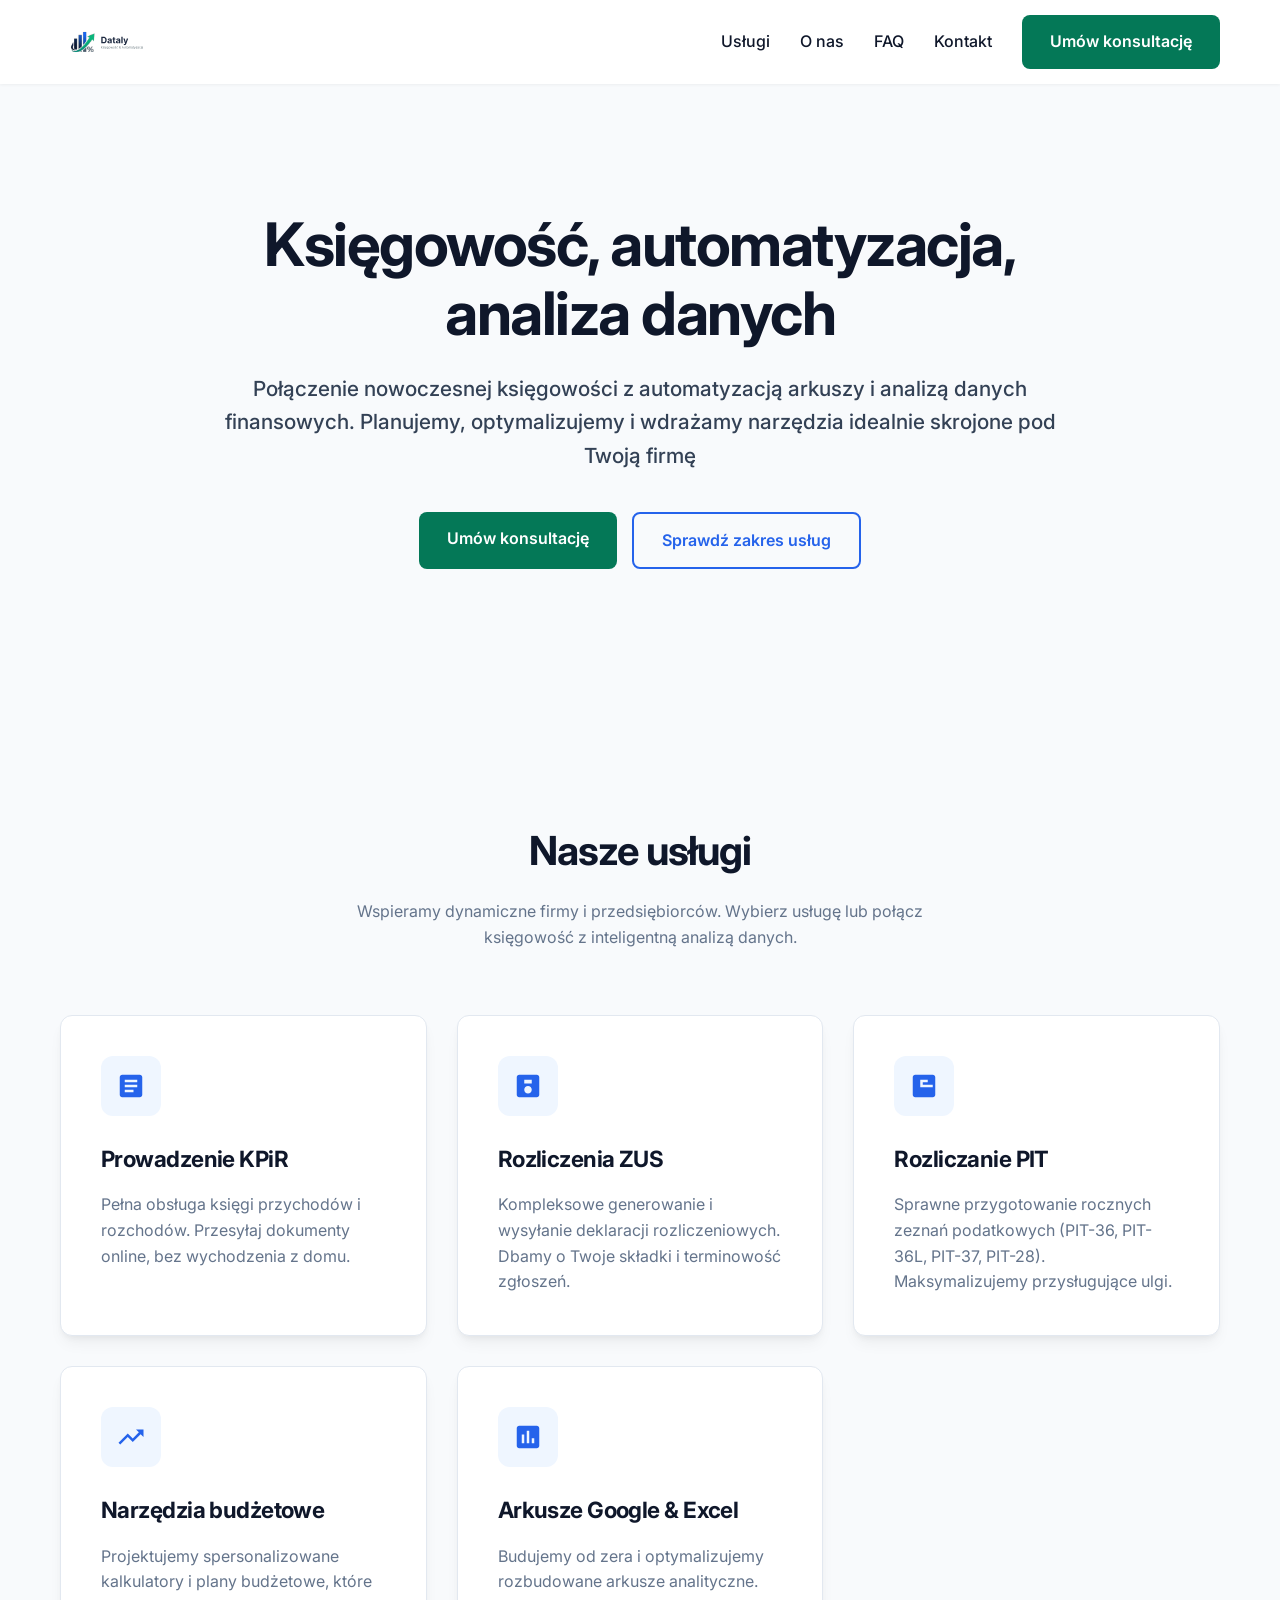
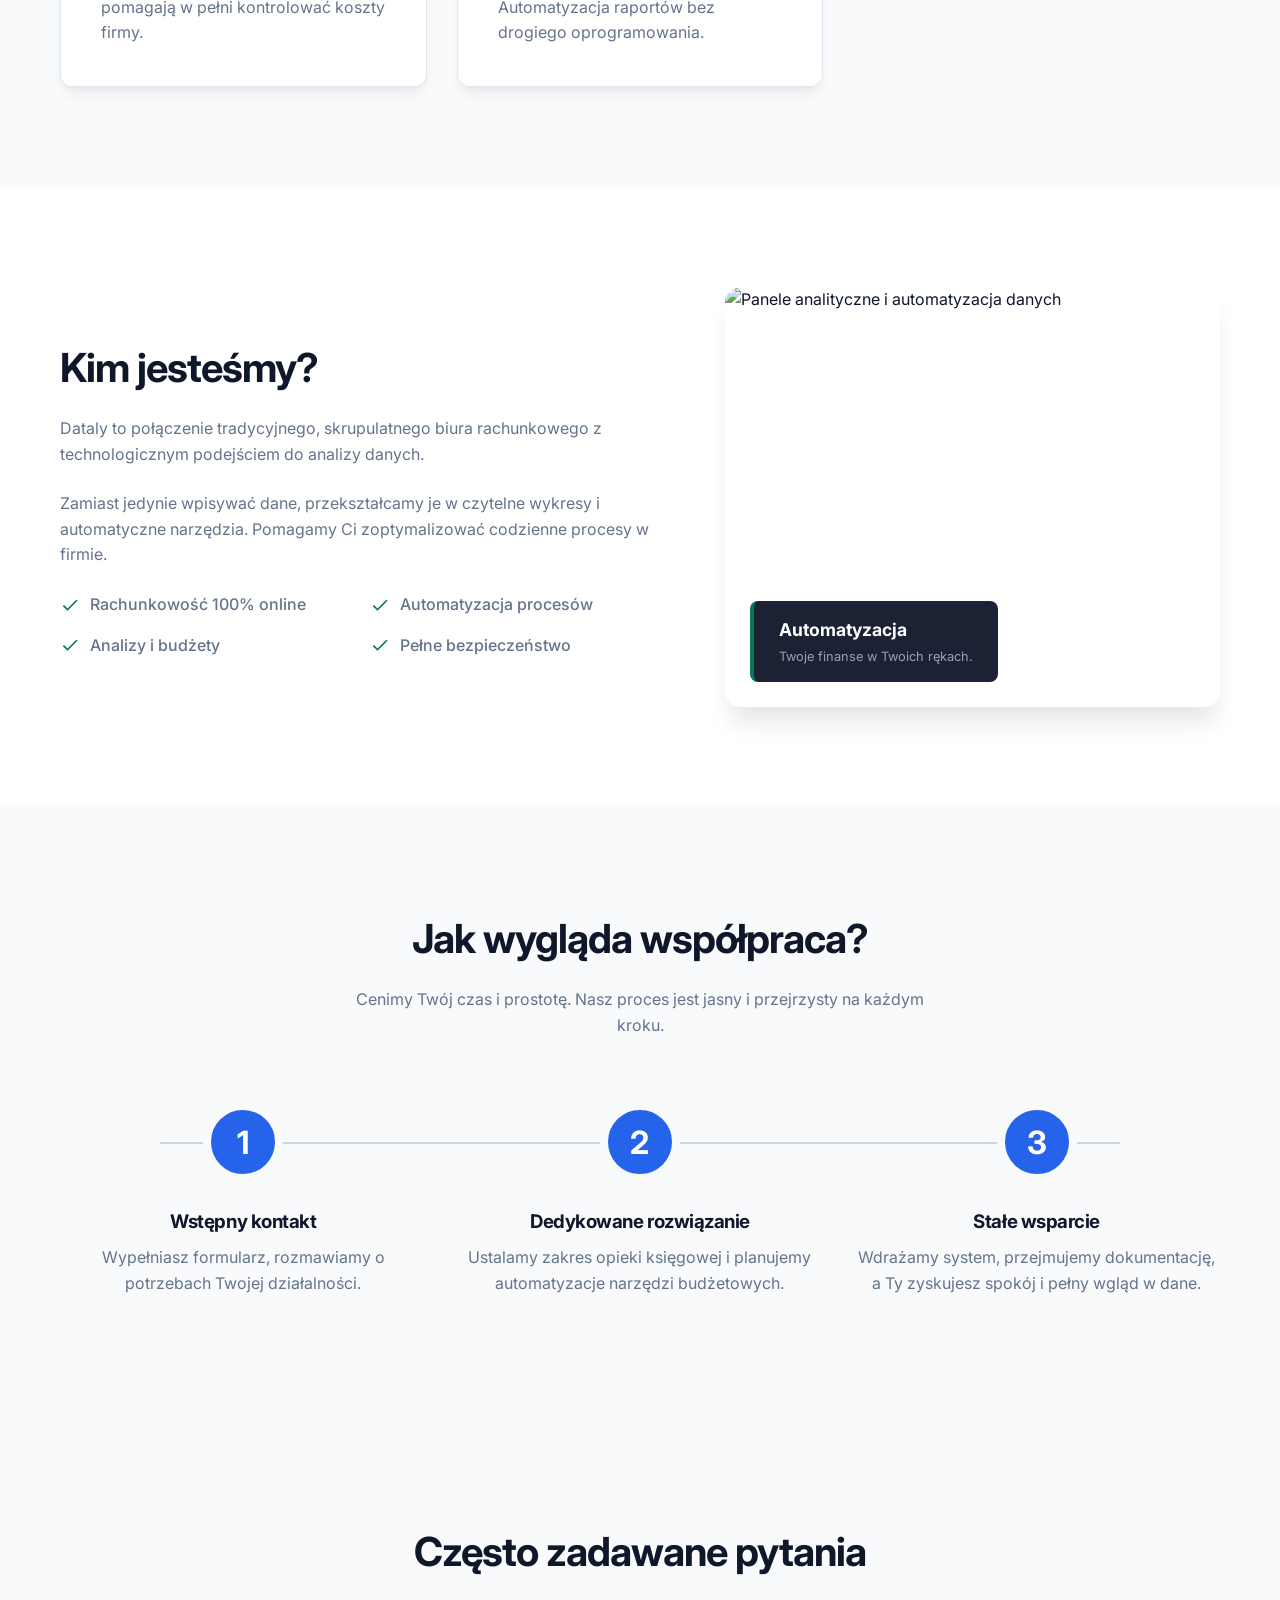
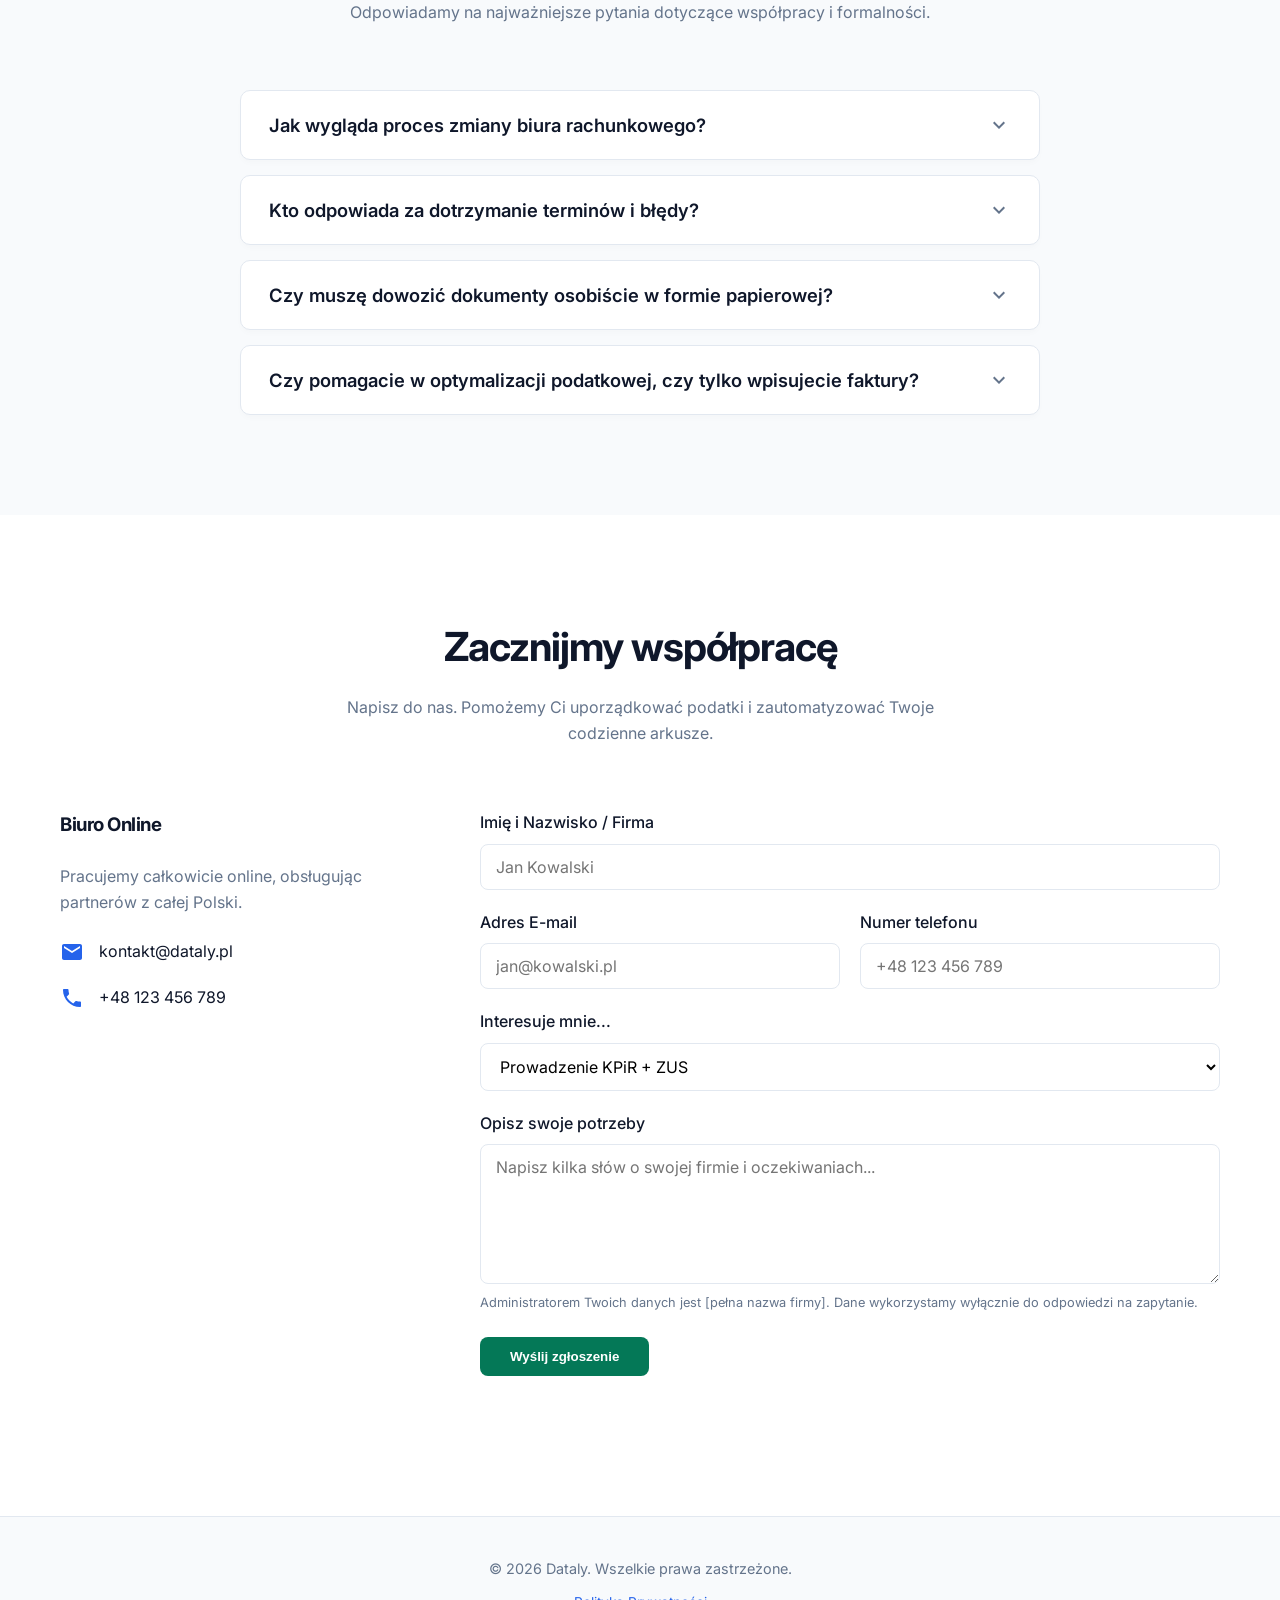
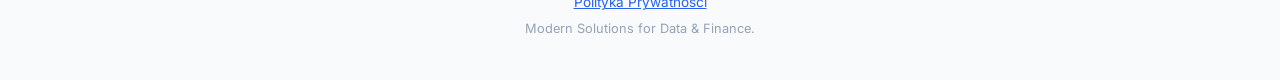
==== index.html @ 31f92fe1 "Update index.html" ====
<!DOCTYPE html>
<html lang="pl">
<head>
    <meta charset="UTF-8">
    <meta name="viewport" content="width=device-width, initial-scale=1.0">
    <title>Dataly - księgowość & automatyzacja</title>
    <meta name="description" content="Księgowość dla JDG i automatyzacje dla małych firm: KPiR, ZUS, PIT,
KSeF oraz raporty finansowe w Excelu i Google Sheets.">
<link rel="canonical" href="https://dataly.pl/">
    <!-- Nowoczesny Font z Google Fonts -->
    <link rel="preconnect" href="https://fonts.googleapis.com">
    <link rel="preconnect" href="https://fonts.gstatic.com" crossorigin>
    <link href="https://fonts.googleapis.com/css2?family=Inter:wght@400;500;600;700&display=swap" rel="stylesheet">
    
    <!-- Link do zewnętrznego pliku ze stylami CSS -->
    <link rel="stylesheet" href="style.css">
</head>
<body>

    <!-- 1. HEADER & NAWIGACJA -->
    <header>
        <div class="container">
            <div class="nav-wrapper">
                <a href="#" class="logo">
                    <img src="Logo firmy Dataly.svg" alt="Dataly Logo" class="logo-img">
                </a>
                
                <ul class="nav-menu" id="nav-menu">
                    <li><a href="#uslugi" class="nav-link">Usługi</a></li>
                    <li><a href="#onas" class="nav-link">O nas</a></li>
                    <li><a href="#faq" class="nav-link">FAQ</a></li>
                    <li><a href="#kontakt" class="nav-link">Kontakt</a></li>
                    <li><a href="#kontakt" class="btn btn-primary">Umów konsultację</a></li>
                </ul>

                <button class="menu-toggle" id="mobile-menu" type="button" aria-label="Otwórz menu" aria-controls="main-navigation" aria-expanded="false">
    <span></span>
    <span></span>
    <span></span>
</button>

            </div>
        </div>
    </header>

    <!-- 2. HERO SECTION -->
    <section class="hero">
        <div class="container">
            <div class="hero-content">
                <h1>Księgowość, automatyzacja, analiza danych</h1>
                <p>Połączenie nowoczesnej księgowości z automatyzacją arkuszy i analizą danych finansowych. Planujemy, optymalizujemy i wdrażamy narzędzia idealnie skrojone pod Twoją firmę</p>
                <div class="hero-btns">
                    <a href="#kontakt" class="btn btn-primary">Umów konsultację</a>
                    <a href="#uslugi" class="btn btn-secondary">Sprawdź zakres usług</a>
                </div>
            </div>
        </div>
    </section>

    <!-- 3. USŁUGI -->
    <section id="uslugi" class="services">
        <div class="container">
            <h2 class="section-title">Nasze usługi</h2>
            <p class="section-subtitle">Wspieramy dynamiczne firmy i przedsiębiorców. Wybierz usługę lub połącz księgowość z inteligentną analizą danych.</p>
            
            <div class="services-grid">
                <div class="service-card">
                    <div class="service-icon">
                        <svg viewBox="0 0 24 24"><path d="M19 3H5c-1.1 0-2 .9-2 2v14c0 1.1.9 2 2 2h14c1.1 0 2-.9 2-2V5c0-1.1-.9-2-2-2zm-5 14H7v-2h7v2zm3-4H7v-2h10v2zm0-4H7V7h10v2z"/></svg>
                    </div>
                    <h3>Prowadzenie KPiR</h3>
                    <p>Pełna obsługa księgi przychodów i rozchodów. Przesyłaj dokumenty online, bez wychodzenia z domu.</p>
                </div>
                
                <div class="service-card">
                    <div class="service-icon">
                        <svg viewBox="0 0 24 24"><path d="M19 3H5c-1.1 0-2 .9-2 2v14c0 1.1.9 2 2 2h14c1.1 0 2-.9 2-2V5c0-1.1-.9-2-2-2zm-7 15c-1.66 0-3-1.34-3-3s1.34-3 3-3 3 1.34 3 3-1.34 3-3 3zm3-8H9V7h6v3z"/></svg>
                    </div>
                    <h3>Rozliczenia ZUS</h3>
                    <p>Kompleksowe generowanie i wysyłanie deklaracji rozliczeniowych. Dbamy o Twoje składki i terminowość zgłoszeń.</p>
                </div>

                <div class="service-card">
                    <div class="service-icon">
                        <svg viewBox="0 0 24 24"><path d="M19 3H5c-1.1 0-2 .9-2 2v14c0 1.1.9 2 2 2h14c1.1 0 2-.9 2-2V5c0-1.1-.9-2-2-2zm-4 6h-4v2h4v2-4v2h4v2H9V7h6v2z"/></svg>
                    </div>
                    <h3>Rozliczanie PIT</h3>
                    <p>Sprawne przygotowanie rocznych zeznań podatkowych (PIT-36, PIT-36L, PIT-37, PIT-28). Maksymalizujemy przysługujące ulgi.</p>
                </div>

                <div class="service-card">
                    <div class="service-icon">
                        <svg viewBox="0 0 24 24"><path d="M16 6l2.29 2.29-4.88 4.88-4-4L2 16.59 3.41 18l6-6 4 4 6.3-6.29L22 12V6h-6z"/></svg>
                    </div>
                    <h3>Narzędzia budżetowe</h3>
                    <p>Projektujemy spersonalizowane kalkulatory i plany budżetowe, które pomagają w pełni kontrolować koszty firmy.</p>
                </div>

                <div class="service-card">
                    <div class="service-icon">
                        <svg viewBox="0 0 24 24"><path d="M19 3H5c-1.1 0-2 .9-2 2v14c0 1.1.9 2 2 2h14c1.1 0 2-.9 2-2V5c0-1.1-.9-2-2-2zM9 17H7v-7h2v7zm4 0h-2V7h2v10zm4 0h-2v-4h2v4z"/></svg>
                    </div>
                    <h3>Arkusze Google & Excel</h3>
                    <p>Budujemy od zera i optymalizujemy rozbudowane arkusze analityczne. Automatyzacja raportów bez drogiego oprogramowania.</p>
                </div>
            </div>
        </div>
    </section>

    <!-- 4. O NAS -->
    <section id="onas" class="about">
        <div class="container">
            <div class="about-wrapper">
                <div class="about-text">
                    <h2 class="section-title" style="text-align: left; margin-left: 0;">Kim jesteśmy?</h2>
                    <p>Dataly to połączenie tradycyjnego, skrupulatnego biura rachunkowego z technologicznym podejściem do analizy danych.</p>
                    <p>Zamiast jedynie wpisywać dane, przekształcamy je w czytelne wykresy i automatyczne narzędzia. Pomagamy Ci zoptymalizować codzienne procesy w firmie.</p>
                    
                    <ul class="about-list">
                        <li>
                            <svg class="check-icon" viewBox="0 0 24 24"><path d="M9 16.17L4.83 12l-1.42 1.41L9 19 21 7l-1.41-1.41z"/></svg>
                            Rachunkowość 100% online
                        </li>
                        <li>
                            <svg class="check-icon" viewBox="0 0 24 24"><path d="M9 16.17L4.83 12l-1.42 1.41L9 19 21 7l-1.41-1.41z"/></svg>
                            Automatyzacja procesów
                        </li>
                        <li>
                            <svg class="check-icon" viewBox="0 0 24 24"><path d="M9 16.17L4.83 12l-1.42 1.41L9 19 21 7l-1.41-1.41z"/></svg>
                            Analizy i budżety
                        </li>
                        <li>
                            <svg class="check-icon" viewBox="0 0 24 24"><path d="M9 16.17L4.83 12l-1.42 1.41L9 19 21 7l-1.41-1.41z"/></svg>
                            Pełne bezpieczeństwo
                        </li>
                    </ul>
                </div>
                
                <div class="about-image-container">
                    <img src="https://images.unsplash.com/photo-1551288049-bebda4e38f71?auto=format&fit=crop&w=800&q=80&format=webp" alt="Panele analityczne i automatyzacja danych" class="about-img" loading="lazy">
                    <div class="about-badge">
                        <h4>Automatyzacja</h4>
                        <p>Twoje finanse w Twoich rękach.</p>
                    </div>
                </div>
            </div>
        </div>
    </section>

    <!-- 5. JAK WYGLĄDA WSPÓŁPRACA -->
    <section class="process">
        <div class="container">
            <h2 class="section-title">Jak wygląda współpraca?</h2>
            <p class="section-subtitle">Cenimy Twój czas i prostotę. Nasz proces jest jasny i przejrzysty na każdym kroku.</p>
            
            <div class="process-steps">
                <div class="step-card">
                    <div class="step-number">1</div>
                    <h3>Wstępny kontakt</h3>
                    <p>Wypełniasz formularz, rozmawiamy o potrzebach Twojej działalności.</p>
                </div>
                
                <div class="step-card">
                    <div class="step-number">2</div>
                    <h3>Dedykowane rozwiązanie</h3>
                    <p>Ustalamy zakres opieki księgowej i planujemy automatyzacje narzędzi budżetowych.</p>
                </div>

                <div class="step-card">
                    <div class="step-number">3</div>
                    <h3>Stałe wsparcie</h3>
                    <p>Wdrażamy system, przejmujemy dokumentację, a Ty zyskujesz spokój i pełny wgląd w dane.</p>
                </div>
            </div>
        </div>
    </section>

    <!-- 6. FAQ -->
    <section id="faq" class="faq">
        <div class="container">
            <h2 class="section-title">Często zadawane pytania</h2>
            <p class="section-subtitle">Odpowiadamy na najważniejsze pytania dotyczące współpracy i formalności.</p>
            
            <div class="faq-wrapper">
                <div class="faq-item">
                    <button class="faq-question">
                        <span>Jak wygląda proces zmiany biura rachunkowego?</span>
                        <svg class="faq-icon" viewBox="0 0 24 24"><path d="M16.59 8.59L12 13.17 7.41 8.59 6 10l6 6 6-6z"/></svg>
                    </button>
                    <div class="faq-answer">
                        <div class="faq-answer-content">
                            <p>To bardzo proste i nie wymaga od Ciebie wysiłku. Wszystkie formalności możemy załatwić w Twoim imieniu. Wypowiadasz umowę dotychczasowemu biuru, a my odbieramy dokumentację historyczną i wprowadzamy dane bilansu otwarcia do naszego systemu chmurowego.</p>
                        </div>
                    </div>
                </div>

                <div class="faq-item">
                    <button class="faq-question">
                        <span>Kto odpowiada za dotrzymanie terminów i błędy?</span>
                        <svg class="faq-icon" viewBox="0 0 24 24"><path d="M16.59 8.59L12 13.17 7.41 8.59 6 10l6 6 6-6z"/></svg>
                    </button>
                    <div class="faq-answer">
                        <div class="faq-answer-content">
                            <p>Jako licencjonowane biuro przejmujemy pełną odpowiedzialność za terminowość i poprawność Twoich rozliczeń przed US oraz ZUS. Posiadamy również wysokie ubezpieczenie OC, które w 100% chroni Twój biznes przed ewentualnymi konsekwencjami finansowymi pomyłek urzędowych.</p>
                        </div>
                    </div>
                </div>

                <div class="faq-item">
                    <button class="faq-question">
                        <span>Czy muszę dowozić dokumenty osobiście w formie papierowej?</span>
                        <svg class="faq-icon" viewBox="0 0 24 24"><path d="M16.59 8.59L12 13.17 7.41 8.59 6 10l6 6 6-6z"/></svg>
                    </button>
                    <div class="faq-answer">
                        <div class="faq-answer-content">
                            <p>Nie, działamy w 100% online. Wszystkie faktury, rachunki i potwierdzenia przesyłasz za pomocą dedykowanego panelu klienta, e-maila lub aplikacji na telefon (wystarczy zrobić zdjęcie dokumentu). Oszczędzasz czas i paliwo.</p>
                        </div>
                    </div>
                </div>

                <div class="faq-item">
                    <button class="faq-question">
                        <span>Czy pomagacie w optymalizacji podatkowej, czy tylko wpisujecie faktury?</span>
                        <svg class="faq-icon" viewBox="0 0 24 24"><path d="M16.59 8.59L12 13.17 7.41 8.59 6 10l6 6 6-6z"/></svg>
                    </button>
                    <div class="faq-answer">
                        <div class="faq-answer-content">
                            <p>Nie jesteśmy zwykłą "klepalnią" faktur. Analizujemy Twoje przychody i koszty cyklicznie. Jeśli widzimy przestrzeń do przejścia na korzystniejszą formę opodatkowania (np. ryczałt zamiast liniowego) lub wdrożenia ulg, natychmiast Cię o tym informujemy.</p>
                        </div>
                    </div>
                </div>
            </div>
        </div>
    </section>

    <!-- 7. KONTAKT -->
    <section id="kontakt" class="contact">
        <div class="container">
            <h2 class="section-title">Zacznijmy współpracę</h2>
            <p class="section-subtitle">Napisz do nas. Pomożemy Ci uporządkować podatki i zautomatyzować Twoje codzienne arkusze.</p>
            
            <div class="contact-wrapper">
                <div class="contact-info">
                    <h3>Biuro Online</h3>
                    <p>Pracujemy całkowicie online, obsługując partnerów z całej Polski.</p>
                    
                    <div class="info-item">
                        <svg viewBox="0 0 24 24"><path d="M20 4H4c-1.1 0-1.99.9-1.99 2L2 18c0 1.1.9 2 2 2h16c1.1 0 2-.9 2-2V6c0-1.1-.9-2-2-2zm0 4l-8 5-8-5V6l8 5 8-5v2z"/></svg>
                        <span>kontakt@dataly.pl</span>
                    </div>
                    <div class="info-item">
                        <svg viewBox="0 0 24 24"><path d="M6.62 10.79c1.44 2.83 3.76 5.14 6.59 6.59l2.2-2.2c.27-.27.67-.36 1.02-.24 1.12.37 2.33.57 3.57.57.55 0 1 .45 1 1V20c0 .55-.45 1-1 1-9.39 0-17-7.61-17-17 0-.55.45-1 1-1h3.5c.55 0 1 .45 1 1 0 1.25.2 2.45.57 3.57.11.35.03.74-.25 1.02l-2.2 2.2z"/></svg>
                        <span>+48 123 456 789</span>
                    </div>
                </div>
                
                <form class="contact-form" id="dalyContactForm" action="https://formspree.io/f/mgogklpr" method="POST" novalidate>
    <input type="text" name="_gotcha" style="display:none">

    <!-- Kontener na podsumowanie błędów walidacji -->
    <div id="errorSummary" class="error-summary form-group-full" style="display: none;" role="alert" tabindex="-1">
        <h4>Popraw następujące błędy przed wysłaniem:</h4>
        <ul id="errorSummaryList"></ul>
    </div>

    <div class="form-group form-group-full">
        <label for="name">Imię i Nazwisko / Firma</label>
        <input 
            type="text" 
            id="name" 
            name="name" 
            placeholder="Jan Kowalski" 
            autocomplete="name"
            required 
            minlength="3"
        >
    </div>
    
    <div class="form-row">
        <div class="form-group">
            <label for="email">Adres E-mail</label>
            <input 
                type="email" 
                id="email" 
                name="email" 
                placeholder="jan@kowalski.pl" 
                autocomplete="email"
                inputmode="email"
                required
            >
        </div>
        
        <div class="form-group">
            <label for="phone">Numer telefonu</label>
            <input 
                type="tel" 
                id="phone" 
                name="phone" 
                placeholder="+48 123 456 789" 
                autocomplete="tel"
                inputmode="tel"
                required
            >
        </div>
    </div>
    
    <div class="form-group form-group-full">
        <label for="service">Interesuje mnie...</label>
        <select id="service" name="service">
            <option value="kpir">Prowadzenie KPiR + ZUS</option>
            <option value="pit">Rozliczenie PIT</option>
            <option value="data">Narzędzia budżetowe</option>
            <option value="all">Optymalizacja arkuszy</option>
        </select>
    </div>
    
    <div class="form-group form-group-full message-group">
        <label for="message">Opisz swoje potrzeby</label>
        <textarea 
            id="message" 
            name="message" 
            placeholder="Napisz kilka słów o swojej firmie i oczekiwaniach..." 
            required 
            minlength="10"
        ></textarea>
    </div>
    
    <p class="form-privacy-notice form-group-full">
        Administratorem Twoich danych jest [pełna nazwa firmy]. Dane wykorzystamy wyłącznie do odpowiedzi na zapytanie.
    </p>

    <!-- Przycisk wysyłania zgłoszenia -->
    <button type="submit" class="btn btn-primary" id="submitBtn">
        <span class="btn-text">Wyślij zgłoszenie</span>
        <span class="btn-spinner" style="display: none;">Wysyłanie...</span>
    </button>
    
    <!-- KOMUNIKATY STATUSU SERWERA -->
    <div class="form-status-container form-group-full">
        <div class="status-msg success-msg" id="successMessage">
            <strong>Dziękujemy!</strong> Otrzymaliśmy Twoją wiadomość. Odpowiemy w ciągu 1 dnia roboczego.
        </div>
        <div class="status-msg error-container-msg" id="generalErrorMessage">
            Coś poszło nie tak. Upewnij się, że masz połączenie z internetem i spróbuj ponownie.
        </div>
    </div>
</form>
            </div>
        </div>
    </section>

    <!-- 8. FOOTER -->
    <footer>
        <div class="container">
            <p>&copy; 2026 Dataly. Wszelkie prawa zastrzeżone.</p>
            <p style="margin-top: 10px;">
                <a href="#" id="privacy-trigger" style="font-size: 0.85rem; color: var(--color-brand); text-decoration: underline;">Polityka Prywatności</a>
            </p>
            <p style="font-size: 0.8rem; margin-top: 5px; color: #94a3b8;">Modern Solutions for Data & Finance.</p>
        </div>
    </footer>

    <!-- STAŁY PRZYCISK MOBILNY (STICKY CTA) -->
    <a href="#kontakt" class="mobile-sticky-cta hidden" id="mobileStickyCta">
    Umów konsultację
    </a>
    
    <!-- MODAL POLITYKI PRYWATNOŚCI -->
    <div class="modal" id="privacy-modal">
        <div class="modal-content">
            <div class="modal-header">
                <h2>Polityka Prywatności</h2>
                <button class="modal-close" id="privacy-close" title="Zamknij">&times;</button>
            </div>
            <div class="modal-body">
                <h3>1. Kto jest administratorem Twoich danych?</h3>
                <p>Administratorem, czyli podmiotem decydującym o tym, jak będą wykorzystywane Twoje dane osobowe, jest: <strong>[Wpisz pełną nazwę firmy, np. Dataly Jan Kowalski]</strong> z siedzibą w [Wpisz adres firmy], NIP: [Wpisz NIP], REGON: [Wpisz REGON].</p>
                <p>W sprawach związanych z ochroną danych możesz się ze mną skontaktować pod adresem e-mail: <strong>[Wpisz swój e-mail, np. kontakt@dataly.pl]</strong>.</p>

                <h3>2. Jakie dane zbieram i skąd je mam?</h3>
                <p>Przetwarzam dane, które podajesz mi dobrowolnie podczas korzystania z formularza kontaktowego na stronie internetowej lub podczas kontaktu mailowego i telefonicznego. Są to:</p>
                <ul>
                    <li>Imię i nazwisko lub nazwa firmy,</li>
                    <li>Adres e-mail,</li>
                    <li>Numer telefonu.</li>
                </ul>

                <h3>3. W jakim celu i na jakiej podstawie przetwarzam Twoje dane?</h3>
                <p>Twoje dane są mi potrzebne do:</p>
                <ul>
                    <li>Odpowiedzi na Twoje zapytanie przesłane przez formularz lub e-mail (podstawa prawna: mój prawnie uzasadniony interes, czyli obsługa korespondencji z potencjalnymi klientami),</li>
                    <li>Podjęcia działań przed zawarciem umowy – jeśli pytasz o ofertę i cennik moich usług księgowych (podstawa prawna: dążenie do zawarcia umowy na Twoje żądanie).</li>
                </ul>

                <h3>4. Kto ma dostęp do Twoich danych? (Powierzenie danych)</h3>
                <p>Twoje dane są u mnie bezpieczne. Aby jednak moje biuro mogło sprawnie działać, korzystam z pomocy zewnętrznych dostawców usług. Oznacza to, że Twoje dane mogą być przekazywane (na zasadzie tzw. powierzenia przetwarzania danych, czyli bezpiecznej, legalnej współpracy):</p>
                <ul>
                    <li>Dostawcy usług hostingowych (który utrzymuje moją stronę internetową i pocztę e-mail),</li>
                    <li>Dostawcom programów księgowych w chmurze (w których w bezpieczny sposób prowadzę rozliczenia).</li>
                </ul>
                <p>Wszyscy moi partnerzy gwarantują odpowiedni poziom bezpieczeństwa i ochrony danych.</p>

                <h3>5. Jak długo będę przechowywać Twoje dane?</h3>
                <p>Twoje dane będę przechowywać przez okres niezbędny do obsługi Twojego zapytania lub do momentu, w którym zgłosisz sprzeciw wobec ich przetwarzania. Jeśli nasza rozmowa doprowadzi do podpisania umowy o obsługę księgową, Twoje dane będą przetwarzane dalej na zasadach określonych w tej umowie i zgodnie z przepisami prawa (np. podatkowego).</p>

                <h3>6. Jakie masz prawa?</h3>
                <p>RODO daje Ci pełną kontrolę nad Twoimi danymi. Masz prawo do:</p>
                <ul>
                    <li>Wglądu w swoje dane oraz otrzymania ich kopii,</li>
                    <li>Poprawienia (sprostowania) swoich danych,</li>
                    <li>Usunięcia danych (tzw. "prawo do bycia zapomnianym" – jeśli nie ma innej podstawy prawnej do ich trzymania),</li>
                    <li>Ograniczenia ich przetwarzania,</li>
                    <li>Sprzeciwu wobec przetwarzania danych (jeśli przetwarzam je na podstawie mojego uzasadnionego interesu).</li>
                </ul>
                <p>Masz również prawo wnieść skargę do Prezesa Urzędu Ochrony Danych Osobowych (UODO), jeśli uznasz, że przetwarzam Twoje dane niezgodnie z prawem.</p>

                <h3>7. Pliki "cookies" (Ciasteczka)</h3>
                <p>Moja strona internetowa korzysta z plików cookies. Są to małe pliki tekstowe zapisywane na Twoim urządzeniu. Używam ich wyłącznie w celach technicznych – aby strona działała poprawnie, szybko się ładowała i była bezpieczna. Strona nie korzysta z zaawansowanych plików cookies służących do śledzenia Twoich zachowań czy wyświetlania reklam marketingowych. Możesz w każdej chwili zablokować lub usunąć pliki cookies w ustawieniach swojej przeglądarki internetowej.</p>
            </div>
        </div>
    </div>

    <!-- Link do zewnętrznego pliku JavaScript -->
    <script src="script.js"></script>
</body>
</html>
---- style.css ----
/**
 * Dataly - Księgowość & Automatyzacja
 * Kompletny i zoptymalizowany arkusz stylów CSS
 */

/* 1. Definicje Kolorów (System 60-30-10) */
:root {
    --bg-main: #F8FAFC;       /* 60% Tło główne */
    --bg-card: #FFFFFF;       /* Tło kart/sekcji */
    --text-main: #0F172A;     /* 30% Tekst i Struktura */
    --text-muted: #64748B;    /* Słabszy tekst */
    --color-brand: #2563EB;   /* Kolor Marki (Electric Blue) */
    --color-accent: #047857;  /* 10% Akcent CTA (Emerald Green) */
    --color-accent-hover: #059669; 
    
    --font-family: 'Inter', sans-serif;
    --shadow-md: 0 10px 15px -3px rgba(0, 0, 0, 0.05), 0 4px 6px -2px rgba(0, 0, 0, 0.05);
    --transition: all 0.3s cubic-bezier(0.4, 0, 0.2, 1);
}

/* 2. Style Globalne - Reset i Typografia */
* {
    margin: 0;
    padding: 0;
    box-sizing: border-box;
}

html {
    scroll-behavior: smooth;
    font-size: 16px;
}

body {
    font-family: var(--font-family);
    background-color: var(--bg-main);
    color: var(--text-main);
    line-height: 1.6;
    overflow-x: hidden;
}

h1, h2, h3 {
    font-weight: 700;
    letter-spacing: -0.025em;
    margin-bottom: 0.5rem;
}

p {
    color: var(--text-muted);
    margin-bottom: 1.5rem;
}

a {
    text-decoration: none;
    color: inherit;
    transition: var(--transition);
}

ul {
    list-style: none;
}

/* 3. Komponenty wspólne */
.container {
    width: 100%;
    max-width: 1200px;
    margin: 0 auto;
    padding: 0 20px;
}

.btn {
    display: inline-block;
    padding: 14px 28px;
    border-radius: 8px;
    font-weight: 600;
    text-align: center;
    cursor: pointer;
    border: none;
    transition: var(--transition);
}

.btn-primary {
    background-color: var(--color-accent);
    color: white;
}

.btn-primary:hover {
    background-color: var(--color-accent-hover);
    transform: translateY(-2px);
    box-shadow: 0 10px 15px -3px rgba(16, 185, 129, 0.3);
}

.btn-secondary {
    background-color: transparent;
    border: 2px solid var(--color-brand);
    color: var(--color-brand);
}

.btn-secondary:hover {
    background-color: rgba(37, 99, 235, 0.05);
    transform: translateY(-2px);
}

.section-title {
    text-align: center;
    font-size: 2.5rem;
    margin-bottom: 1rem;
}

.section-subtitle {
    text-align: center;
    max-width: 600px;
    margin: 0 auto 4rem auto;
}

svg {
    width: 100%;
    height: 100%;
    fill: currentColor;
}

/* 4. Header & Nawigacja */
header {
    background-color: var(--bg-card);
    padding: 15px 0;
    position: fixed;
    width: 100%;
    top: 0;
    z-index: 1000;
    box-shadow: 0 1px 3px rgba(0,0,0,0.05);
}

.nav-wrapper {
    display: flex;
    justify-content: space-between;
    align-items: center;
}

.logo-img {
    height: 46px;
    width: auto;
    display: block;
}

.nav-menu {
    display: flex;
    gap: 30px;
    align-items: center;
}

.nav-link {
    font-weight: 500;
    color: var(--text-main);
}

.nav-link:hover {
    color: var(--color-brand);
}

.menu-toggle {
    display: none;
    flex-direction: column;
    gap: 5px;
    cursor: pointer;
}

.menu-toggle span {
    display: block;
    width: 25px;
    height: 3px;
    background-color: var(--text-main);
    border-radius: 3px;
}

/* 5. Hero Section */
.hero {
    position: relative;
    padding: 210px 0 150px 0;
    background-image: url('https://images.unsplash.com/photo-1460925895917-afdab827c52f?auto=format&fit=crop&w=1920&q=80&format=webp');
    background-size: cover;
    background-position: center;
    background-repeat: no-repeat;
    text-align: center;
}

.hero::before {
    content: '';
    position: absolute;
    top: 0;
    left: 0;
    right: 0;
    bottom: 0;
    background: linear-gradient(135deg, rgba(248, 250, 252, 0.85) 0%, rgba(248, 250, 252, 0.75) 100%);
    z-index: 1;
}

.hero .container {
    position: relative;
    z-index: 2;
}

.hero-content {
    max-width: 850px;
    margin: 0 auto;
}

.hero h1 {
    font-size: 3.75rem;
    line-height: 1.15;
    margin-bottom: 1.5rem;
    color: var(--text-main);
    text-shadow: 0 1px 2px rgba(255, 255, 255, 0.8);
}

.hero h1 span {
    color: var(--color-brand);
}

.hero p {
    font-size: 1.3rem;
    margin-bottom: 2.5rem;
    color: #334155;
    font-weight: 500;
}

.hero-btns {
    display: flex;
    gap: 15px;
    justify-content: center;
}

/* 6. Usługi - Siatka kart */
.services {
    padding: 100px 0;
}

.services-grid {
    display: grid;
    grid-template-columns: repeat(auto-fit, minmax(300px, 1fr));
    gap: 30px;
}

.service-card {
    background-color: var(--bg-card);
    padding: 40px;
    border-radius: 12px;
    box-shadow: var(--shadow-md);
    border: 1px solid #e2e8f0;
    transition: var(--transition);
    display: flex;
    flex-direction: column;
}

.service-card:hover {
    transform: translateY(-5px);
    border-color: var(--color-brand);
    box-shadow: 0 20px 25px -5px rgba(0, 0, 0, 0.08);
}

.service-icon {
    color: var(--color-brand);
    background-color: #eff6ff;
    width: 60px;
    height: 60px;
    display: flex;
    align-items: center;
    justify-content: center;
    border-radius: 12px;
    margin-bottom: 25px;
    padding: 15px;
}

.service-card h3 {
    font-size: 1.4rem;
    margin-bottom: 1rem;
}

.service-card p {
    flex-grow: 1;
    margin-bottom: 0;
}

/* 7. O nas */
.about {
    padding: 100px 0;
    background-color: var(--bg-card);
}

.about-wrapper {
    display: grid;
    grid-template-columns: 1.1fr 0.9fr;
    gap: 60px;
    align-items: center;
}

.about-list {
    margin-top: 1.5rem;
    display: grid;
    grid-template-columns: 1fr 1fr;
    gap: 15px;
}

.about-list li {
    display: flex;
    align-items: center;
    gap: 10px;
    color: var(--text-muted);
    font-weight: 500;
}

.check-icon {
    width: 20px;
    height: 20px;
    color: var(--color-accent);
    flex-shrink: 0;
}

.about-image-container {
    position: relative;
    border-radius: 16px;
    overflow: hidden;
    box-shadow: 0 20px 25px -5px rgba(0, 0, 0, 0.1);
}

.about-img {
    width: 100%;
    height: 420px;
    object-fit: cover;
    display: block;
}

.about-badge {
    position: absolute;
    bottom: 25px;
    left: 25px;
    background-color: rgba(15, 23, 42, 0.95);
    backdrop-filter: blur(8px);
    padding: 15px 25px;
    border-radius: 8px;
    color: white;
    border-left: 4px solid var(--color-accent);
}

.about-badge h4 {
    font-size: 1.1rem;
    margin-bottom: 2px;
}

.about-badge p {
    margin: 0;
    font-size: 0.8rem;
    color: #94a3b8;
}

/* 8. Jak współpracujemy */
.process {
    padding: 100px 0;
}

.process-steps {
    display: grid;
    grid-template-columns: repeat(3, 1fr);
    gap: 30px;
    position: relative;
}

.process-steps::before {
    content: '';
    position: absolute;
    top: 40px;
    left: 100px;
    right: 100px;
    height: 2px;
    background-color: #cbd5e1;
    z-index: 1;
}

.step-card {
    text-align: center;
    position: relative;
    z-index: 2;
}

.step-number {
    width: 80px;
    height: 80px;
    background-color: var(--color-brand);
    color: white;
    font-size: 2rem;
    font-weight: 700;
    display: flex;
    align-items: center;
    justify-content: center;
    border-radius: 50%;
    margin: 0 auto 25px auto;
    border: 8px solid var(--bg-main);
}

/* 9. Sekcja FAQ (Akordeon) */
.faq {
    padding: 100px 0;
}

.faq-wrapper {
    max-width: 800px;
    margin: 0 auto;
    display: flex;
    flex-direction: column;
    gap: 15px;
}

.faq-item {
    background-color: var(--bg-card);
    border: 1px solid #e2e8f0;
    border-radius: 10px;
    overflow: hidden;
    box-shadow: 0 4px 6px -1px rgba(0, 0, 0, 0.02);
    transition: var(--transition);
}

.faq-item:hover {
    border-color: #cbd5e1;
}

.faq-question {
    width: 100%;
    padding: 22px 28px;
    background: none;
    border: none;
    text-align: left;
    font-family: var(--font-family);
    font-size: 1.15rem;
    font-weight: 600;
    color: var(--text-main);
    cursor: pointer;
    display: flex;
    justify-content: space-between;
    align-items: center;
    gap: 20px;
}

.faq-icon {
    width: 24px;
    height: 24px;
    color: var(--text-muted);
    transition: transform 0.3s cubic-bezier(0.4, 0, 0.2, 1);
    flex-shrink: 0;
}

.faq-item.active {
    border-color: var(--color-brand);
}

.faq-item.active .faq-icon {
    transform: rotate(180deg);
    color: var(--color-brand);
}

.faq-answer {
    max-height: 0;
    overflow: hidden;
    transition: max-height 0.3s cubic-bezier(0.4, 0, 0.2, 1);
}

.faq-item.active .faq-answer {
    max-height: 500px;
}

.faq-answer-content {
    padding: 0 28px 22px 28px;
}

.faq-answer-content p {
    margin: 0;
    color: var(--text-muted);
    line-height: 1.7;
}

/* 10. Sekcja Kontakt - Zaawansowany Formularz */
.contact {
    padding: 100px 0;
    background-color: var(--bg-card);
}

.contact-wrapper {
    display: grid;
    grid-template-columns: 1fr 2fr;
    gap: 50px;
}

.contact-info h3 {
    margin-bottom: 1.5rem;
}

.info-item {
    display: flex;
    gap: 15px;
    margin-bottom: 20px;
    align-items: center;
}

.info-item svg {
    width: 24px;
    height: 24px;
    color: var(--color-brand);
    flex-shrink: 0;
}

.contact-form {
    display: grid;
    grid-template-columns: 1fr;
    gap: 20px;
}

.form-group {
    display: flex;
    flex-direction: column;
    position: relative;
}

.form-group-full {
    width: 100%;
}

.message-group {
    margin-bottom: -5px;
}

.form-row {
    display: flex;
    gap: 20px;
    width: 100%;
}

.form-row .form-group {
    flex: 1;
    min-width: 0;
}

label {
    font-weight: 500;
    margin-bottom: 8px;
    color: var(--text-main);
}

input, textarea, select {
    padding: 12px 15px;
    border: 1px solid #e2e8f0;
    border-radius: 8px;
    background-color: #ffffff;
    font-family: var(--font-family);
    font-size: 1rem;
    transition: var(--transition);
    width: 100%;
}

input:focus, textarea:focus, select:focus {
    outline: none;
    border-color: var(--color-brand);
    box-shadow: 0 0 0 3px rgba(37, 99, 235, 0.1);
}

textarea {
    resize: vertical;
    min-height: 140px;
}

.contact-form .btn {
    justify-self: start;
    padding: 12px 30px;
    margin-top: 5px;
}

.js-error-msg {
    color: #ef4444;
    font-size: 0.75rem;
    margin-top: 4px;
    display: block;
    animation: fadeInError 0.2s ease-in-out;
}

@keyframes fadeInError {
    from { opacity: 0; transform: translateY(-3px); }
    to { opacity: 1; transform: translateY(0); }
}

.form-group.invalid input,
.form-group.invalid textarea {
    border-color: #ef4444;
    background-color: #fef2f2;
}

.form-status-container {
    margin-top: 20px;
    margin-bottom: 0;
    width: 100%;
}

.status-msg {
    display: none;
    padding: 12px 16px;
    border-radius: 6px;
    font-size: 0.9rem;
    line-height: 1.4;
}

.success-msg {
    background-color: #dcfce7;
    color: #166534;
    border: 1px solid #bbf7d0;
}

.error-container-msg {
    background-color: #fef2f2;
    color: #991b1b;
    border: 1px solid #fecaca;
}

.btn-primary:disabled {
    background-color: #94a3b8;
    cursor: not-allowed;
    opacity: 0.7;
    transform: none !important;
    box-shadow: none !important;
}
/* ulepszone i dostępne style aktywnego pola (:focus & :focus-visible) */
input:focus-visible, 
textarea:focus-visible, 
select:focus-visible {
    outline: 2px solid var(--color-brand);
    outline-offset: 2px;
    border-color: var(--color-brand);
    box-shadow: 0 0 0 4px rgba(37, 99, 235, 0.15);
}

/* Wyraźny stan :focus dla pól z błędami */
.form-group.invalid input:focus-visible,
.form-group.invalid textarea:focus-visible {
    outline: 2px solid #ef4444;
    border-color: #ef4444;
    box-shadow: 0 0 0 4px rgba(239, 68, 68, 0.15);
}

.form-group.invalid input,
.form-group.invalid textarea {
    border-color: #ef4444;
    background-color: #fef2f2;
}

/* Etykiety błędów pod konkretnymi polami */
.js-error-msg {
    color: #b91c1c;
    font-size: 0.8rem;
    font-weight: 500;
    margin-top: 6px;
    display: block;
    animation: fadeInError 0.2s ease-in-out;
}

@keyframes fadeInError {
    from { opacity: 0; transform: translateY(-3px); }
    to { opacity: 1; transform: translateY(0); }
}

/* Box Podsumowania Błędów nad formularzem */
.error-summary {
    background-color: #fef2f2;
    border: 1px solid #fecaca;
    border-left: 4px solid #ef4444;
    border-radius: 8px;
    padding: 16px;
    margin-bottom: 20px;
}

.error-summary h4 {
    color: #991b1b;
    font-size: 0.95rem;
    font-weight: 700;
    margin-bottom: 8px;
}

.error-summary ul {
    padding-left: 20px;
    list-style-type: disc;
    color: #991b1b;
    font-size: 0.875rem;
}

.error-summary ul li {
    margin-bottom: 4px;
}

.error-summary ul li a {
    color: #991b1b;
    text-decoration: underline;
}

.error-summary ul li a:hover {
    color: #7f1d1d;
}

/* 11. Footer */
footer {
    background-color: var(--bg-main);
    padding: 40px 0;
    border-top: 1px solid #e2e8f0;
    text-align: center;
}

footer p {
    margin-bottom: 0;
    font-size: 0.9rem;
}

/* 12. Przyciski mobilne (Sticky CTA) */
.mobile-sticky-cta {
    display: none;
}

/* 13. Media Queries (Responsywność i dostosowanie ekranów) */
@media (max-width: 1024px) {
    .hero h1 { font-size: 3rem; }
    .about-wrapper, .contact-wrapper { gap: 40px; }
}

@media (max-width: 768px) {
    html { font-size: 15px; }
    
    /* Rezerwacja miejsca pod dolny przycisk na telefonach */
    body {
        padding-bottom: calc(75px + env(safe-area-inset-bottom, 0px));
    }

    .section-title { font-size: 2rem; }
    .hero h1 { font-size: 2.3rem; }

    /* Usuwamy drugi równorzędny przycisk z sekcji Hero dla czytelności */
    .hero-btns {
        flex-direction: column;
        gap: 12px;
    }
    .hero-btns .btn-secondary {
        display: none;
    }

    .menu-toggle { display: flex; z-index: 1100; }
    
    .nav-menu {
        position: fixed;
        top: 0;
        right: -100%;
        width: 80%;
        height: 100vh;
        background-color: var(--bg-card);
        flex-direction: column;
        justify-content: center;
        gap: 20px;
        padding: 50px;
        transition: 0.4s cubic-bezier(0.4, 0, 0.2, 1);
        box-shadow: -5px 0 15px rgba(0,0,0,0.1);
        z-index: 1050;
    }

    .nav-menu.active {
        right: 0;
    }

    .hero, .services, .about, .process, .faq, .contact { padding: 60px 0; }
    .hero { padding-top: 140px; }

    .about-wrapper, .contact-wrapper, .process-steps {
        grid-template-columns: 1fr;
        gap: 40px;
    }

    .about-list {
        grid-template-columns: 1fr;
    }

    .about-img {
        height: 300px;
    }

    .process-steps::before { display: none; }
    
    .form-row {
        flex-direction: column;
        gap: 20px; 
    }
    
    .contact-form .btn { width: 100%; }

    /* Styl stałego przycisku mobilnego na dole ekranu */
    .mobile-sticky-cta {
        display: flex;
        align-items: center;
        justify-content: center;
        position: fixed;
        bottom: calc(16px + env(safe-area-inset-bottom, 0px));
        left: 16px;
        right: 16px;
        z-index: 999;
        background-color: var(--color-accent);
        color: white;
        font-weight: 700;
        font-size: 1.05rem;
        padding: 14px 20px;
        min-height: 50px;
        border-radius: 12px;
        box-shadow: 0 10px 25px -3px rgba(16, 185, 129, 0.4);
        transition: opacity 0.3s ease, transform 0.3s ease, visibility 0.3s ease;
        text-align: center;
    }

    /* Ukrywanie przycisku, gdy użytkownik przewinie do formularza */
    .mobile-sticky-cta.hidden {
        opacity: 0;
        visibility: hidden;
        transform: translateY(20px);
        pointer-events: none;
    }
}

/* 14. Style okienka modalnego */
.modal {
    display: none;
    position: fixed;
    top: 0;
    left: 0;
    width: 100%;
    height: 100%;
    background-color: rgba(15, 23, 42, 0.6);
    backdrop-filter: blur(4px);
    z-index: 2000;
    align-items: center;
    justify-content: center;
    padding: 20px;
    opacity: 0;
    transition: opacity 0.3s ease;
}

.modal.active {
    display: flex;
    opacity: 1;
}

.modal-content {
    background-color: var(--bg-card);
    width: 100%;
    max-width: 700px;
    max-height: 80vh;
    border-radius: 12px;
    box-shadow: 0 25px 50px -12px rgba(0, 0, 0, 0.25);
    display: flex;
    flex-direction: column;
    animation: modalSlide 0.3s cubic-bezier(0.4, 0, 0.2, 1);
}

@keyframes modalSlide {
    from { transform: translateY(-30px); opacity: 0; }
    to { transform: translateY(0); opacity: 1; }
}

.modal-header {
    padding: 20px 25px;
    border-bottom: 1px solid #e2e8f0;
    display: flex;
    justify-content: space-between;
    align-items: center;
}

.modal-header h2 {
    font-size: 1.5rem;
    margin-bottom: 0;
    color: var(--text-main);
}

.modal-close {
    background: none;
    border: none;
    font-size: 2rem;
    color: var(--text-muted);
    cursor: pointer;
    line-height: 1;
    transition: var(--transition);
}

.modal-close:hover {
    color: #ef4444;
}

.modal-body {
    padding: 25px;
    overflow-y: auto;
    font-size: 0.95rem;
}

.modal-body h3 {
    font-size: 1.1rem;
    margin-top: 1.5rem;
    margin-bottom: 0.5rem;
    color: var(--text-main);
}

.modal-body h3:first-child {
    margin-top: 0;
}

.modal-body p {
    margin-bottom: 1rem;
    color: var(--text-muted);
}

.modal-body ul {
    list-style: cubic-bezier(0.4, 0, 0.2, 1);
    margin-bottom: 1.5rem;
    padding-left: 20px;
}

.modal-body li {
    margin-bottom: 0.5rem;
    color: var(--text-muted);
    position: relative;
}

.modal-body li::before {
    content: "•";
    color: var(--color-brand);
    font-weight: bold;
    display: inline-block; 
    width: 1em;
    margin-left: -1em;
}

body.modal-open {
    overflow: hidden;
}

/* 15. Dopisek RODO */
.form-privacy-notice {
    font-size: 0.8rem;
    color: var(--text-muted);
    line-height: 1.4;
    margin-top: -5px;
    margin-bottom: 0;
    font-weight: 400;
}
@media (prefers-reduced-motion: reduce) {
*, *::before, *::after {
scroll-behavior: auto !important;
animation-duration: 0.01ms !important;
animation-iteration-count: 1 !important;
transition-duration: 0.01ms !important;
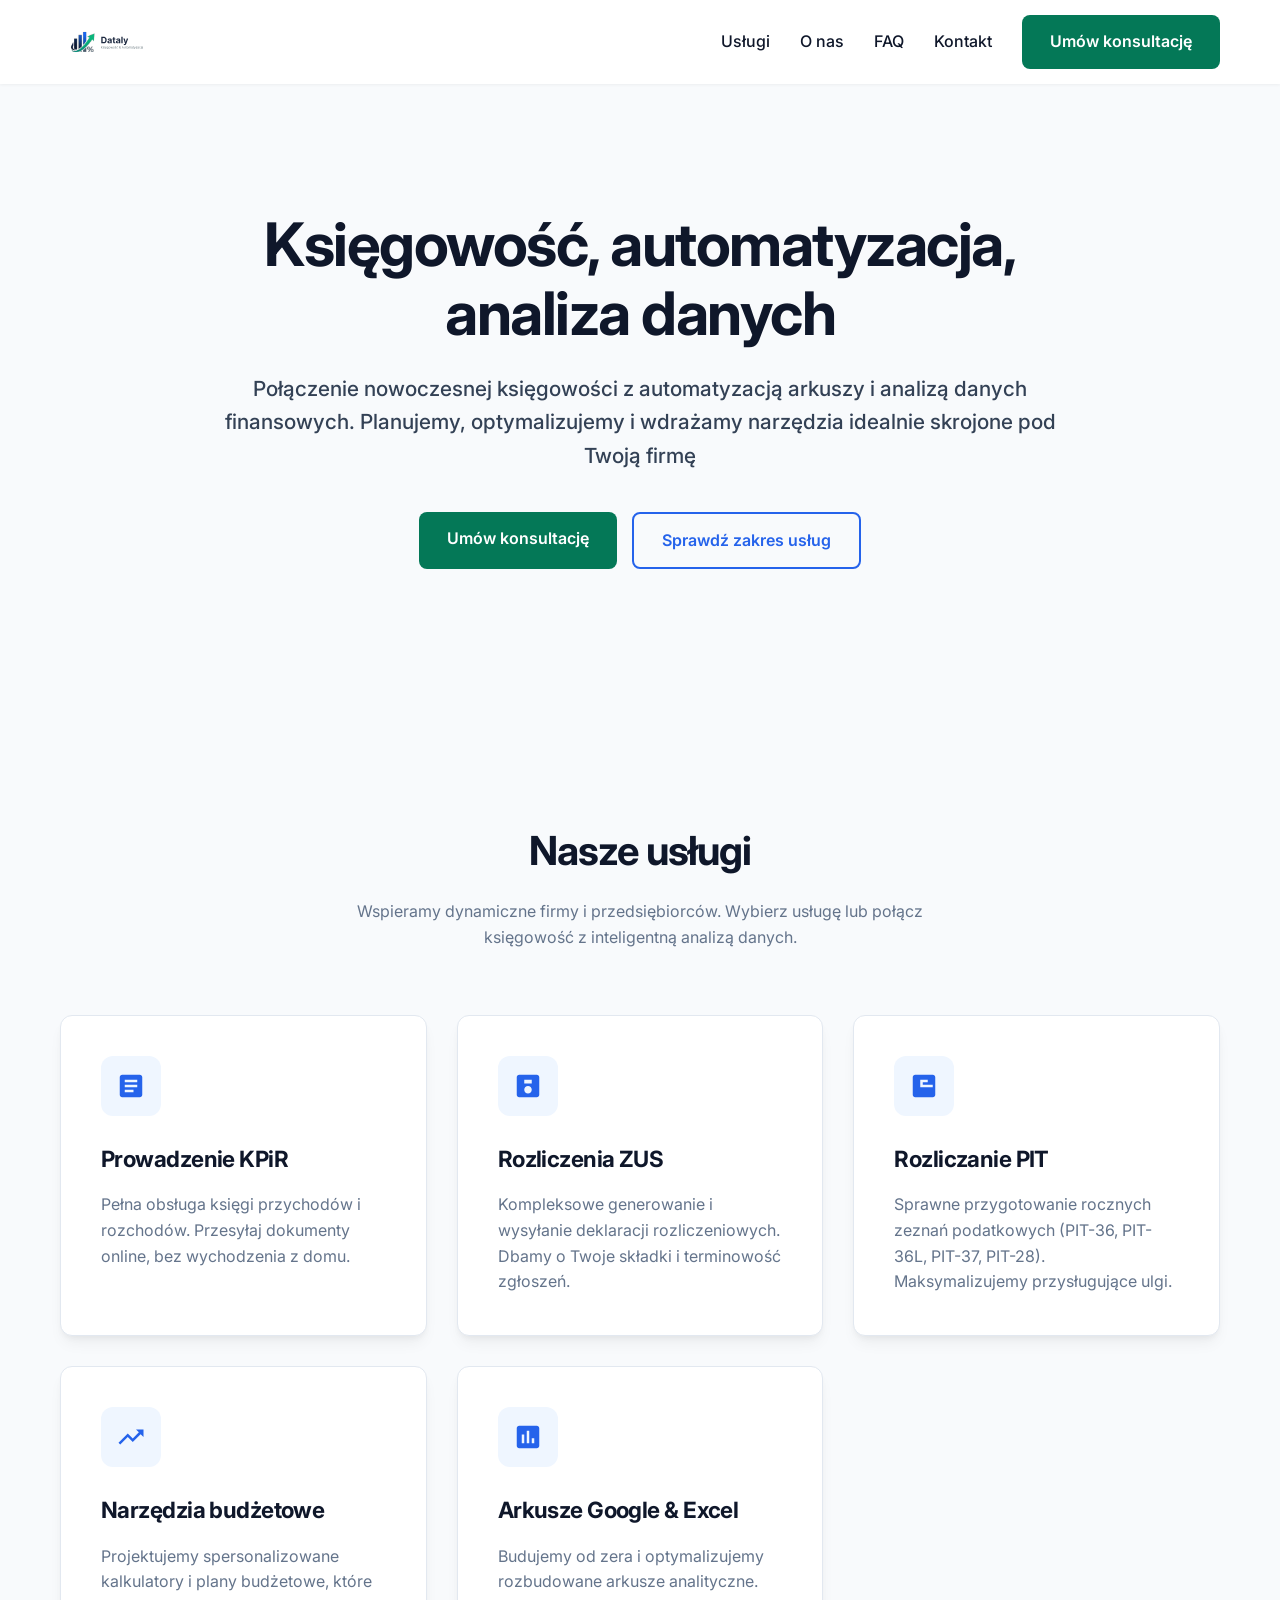
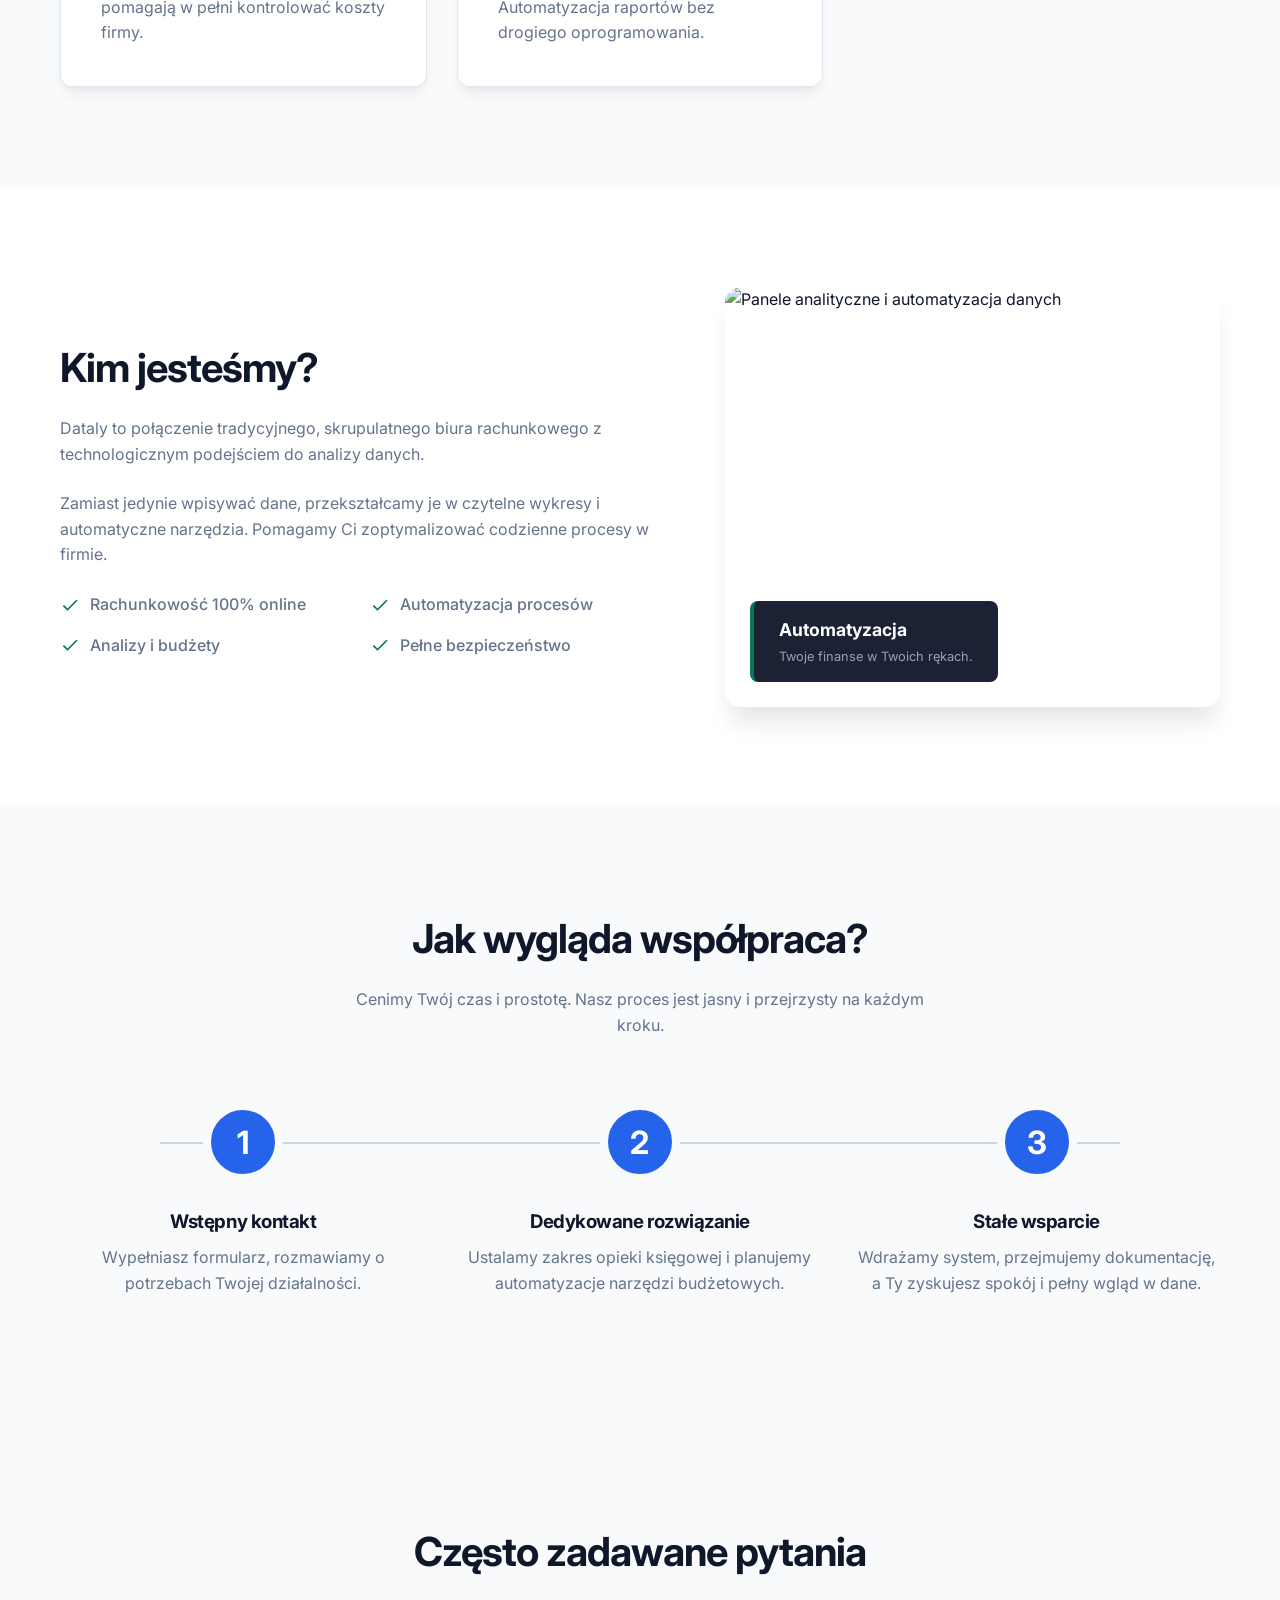
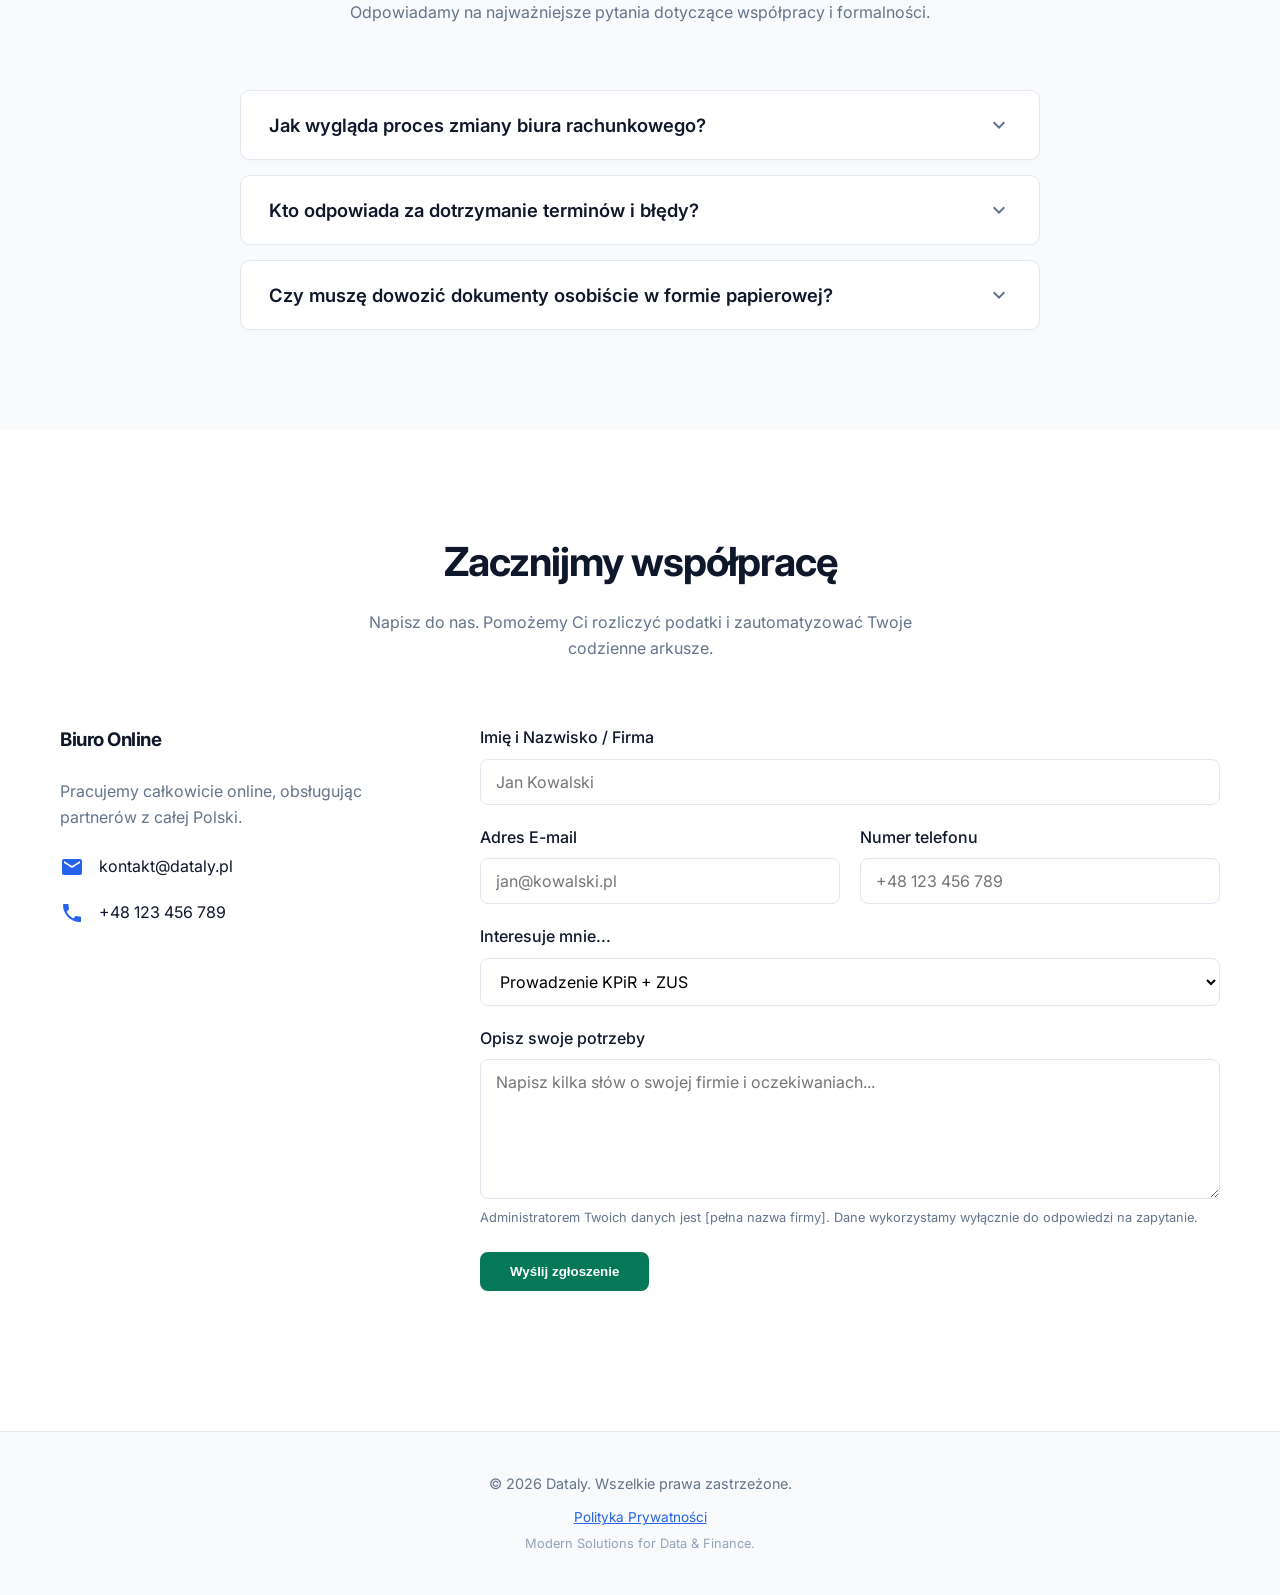
==== commit 1e0d1d6e: "Update index.html" ====
--- a/index.html
+++ b/index.html
@@ -33,7 +33,8 @@
                     <li><a href="#kontakt" class="btn btn-primary">Umów konsultację</a></li>
                 </ul>
 
-                <button class="menu-toggle" id="mobile-menu" type="button" aria-label="Otwórz menu" aria-controls="main-navigation" aria-expanded="false">
+                <!-- Dodano id="mobile-menu" oraz 3 znaczniki <span> dla wyglądu ikony -->
+<button id="mobile-menu" class="menu-toggle" type="button" aria-label="Otwórz menu" aria-controls="main-navigation" aria-expanded="false">
     <span></span>
     <span></span>
     <span></span>
@@ -217,18 +218,6 @@
                         </div>
                     </div>
                 </div>
-
-                <div class="faq-item">
-                    <button class="faq-question">
-                        <span>Czy pomagacie w optymalizacji podatkowej, czy tylko wpisujecie faktury?</span>
-                        <svg class="faq-icon" viewBox="0 0 24 24"><path d="M16.59 8.59L12 13.17 7.41 8.59 6 10l6 6 6-6z"/></svg>
-                    </button>
-                    <div class="faq-answer">
-                        <div class="faq-answer-content">
-                            <p>Nie jesteśmy zwykłą "klepalnią" faktur. Analizujemy Twoje przychody i koszty cyklicznie. Jeśli widzimy przestrzeń do przejścia na korzystniejszą formę opodatkowania (np. ryczałt zamiast liniowego) lub wdrożenia ulg, natychmiast Cię o tym informujemy.</p>
-                        </div>
-                    </div>
-                </div>
             </div>
         </div>
     </section>
@@ -237,7 +226,7 @@
     <section id="kontakt" class="contact">
         <div class="container">
             <h2 class="section-title">Zacznijmy współpracę</h2>
-            <p class="section-subtitle">Napisz do nas. Pomożemy Ci uporządkować podatki i zautomatyzować Twoje codzienne arkusze.</p>
+            <p class="section-subtitle">Napisz do nas. Pomożemy Ci rozliczyć podatki i zautomatyzować Twoje codzienne arkusze.</p>
             
             <div class="contact-wrapper">
                 <div class="contact-info">
@@ -299,7 +288,6 @@
                 placeholder="+48 123 456 789" 
                 autocomplete="tel"
                 inputmode="tel"
-                required
             >
         </div>
     </div>
@@ -338,7 +326,7 @@
     <!-- KOMUNIKATY STATUSU SERWERA -->
     <div class="form-status-container form-group-full">
         <div class="status-msg success-msg" id="successMessage">
-            <strong>Dziękujemy!</strong> Otrzymaliśmy Twoją wiadomość. Odpowiemy w ciągu 1 dnia roboczego.
+            <strong>Dziękujemy!</strong> Otrzymaliśmy Twoją wiadomość. Odpowiemy najszybciej jak to możliwe.
         </div>
         <div class="status-msg error-container-msg" id="generalErrorMessage">
             Coś poszło nie tak. Upewnij się, że masz połączenie z internetem i spróbuj ponownie.
--- a/style.css
+++ b/style.css
@@ -742,12 +742,13 @@
         display: none;
     }
 
+    @media (max-width: 768px) {
     .menu-toggle { display: flex; z-index: 1100; }
     
     .nav-menu {
         position: fixed;
         top: 0;
-        right: -100%;
+        right: -100%; /* Menu ukryte poza prawą krawędzią ekranu */
         width: 80%;
         height: 100vh;
         background-color: var(--bg-card);
@@ -760,10 +761,11 @@
         z-index: 1050;
     }
 
+    /* Ta klasa aktywuje wysunięcie menu */
     .nav-menu.active {
-        right: 0;
-    }
-
+        right: 0; 
+    }
+}
     .hero, .services, .about, .process, .faq, .contact { padding: 60px 0; }
     .hero { padding-top: 140px; }
 
@@ -945,8 +947,10 @@
     font-weight: 400;
 }
 @media (prefers-reduced-motion: reduce) {
-*, *::before, *::after {
-scroll-behavior: auto !important;
-animation-duration: 0.01ms !important;
-animation-iteration-count: 1 !important;
-transition-duration: 0.01ms !important;
+    *, *::before, *::after {
+        scroll-behavior: auto !important;
+        animation-duration: 0.01ms !important;
+        animation-iteration-count: 1 !important;
+        transition-duration: 0.01ms !important;
+    }
+}
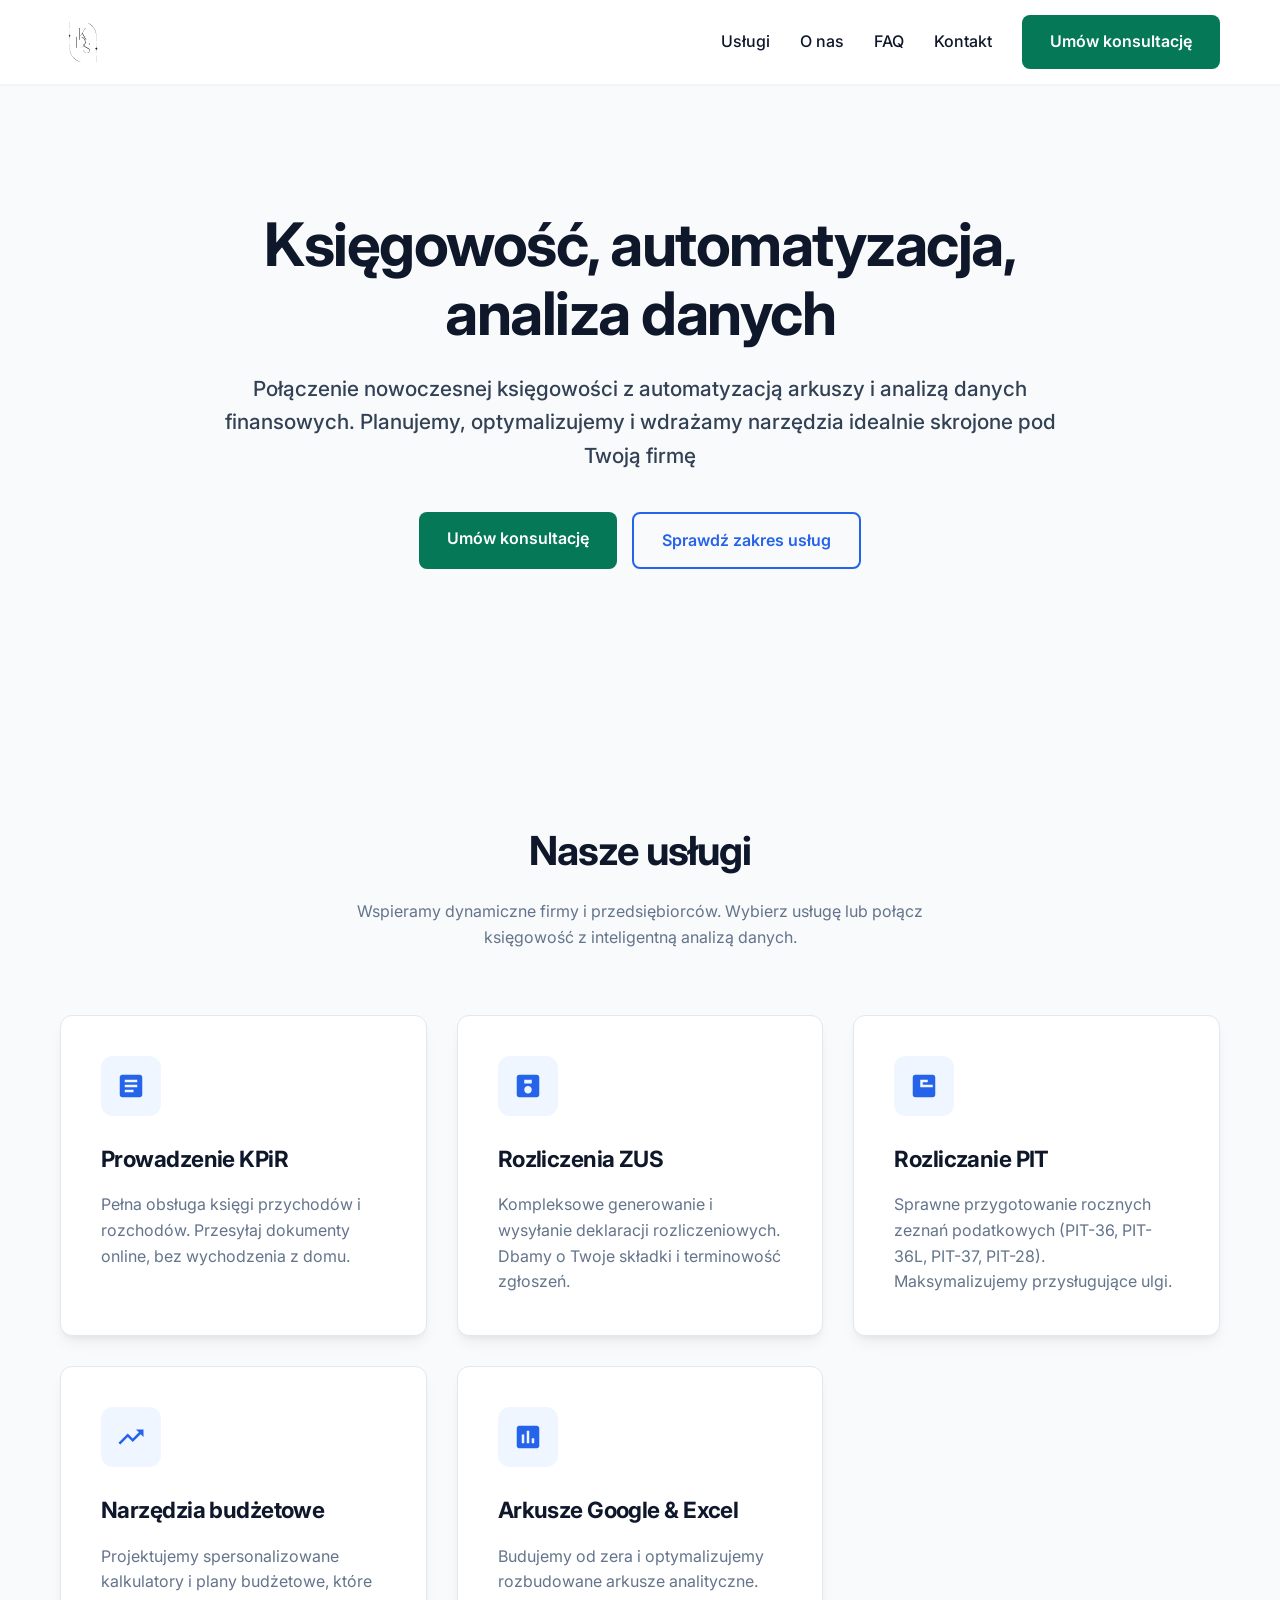
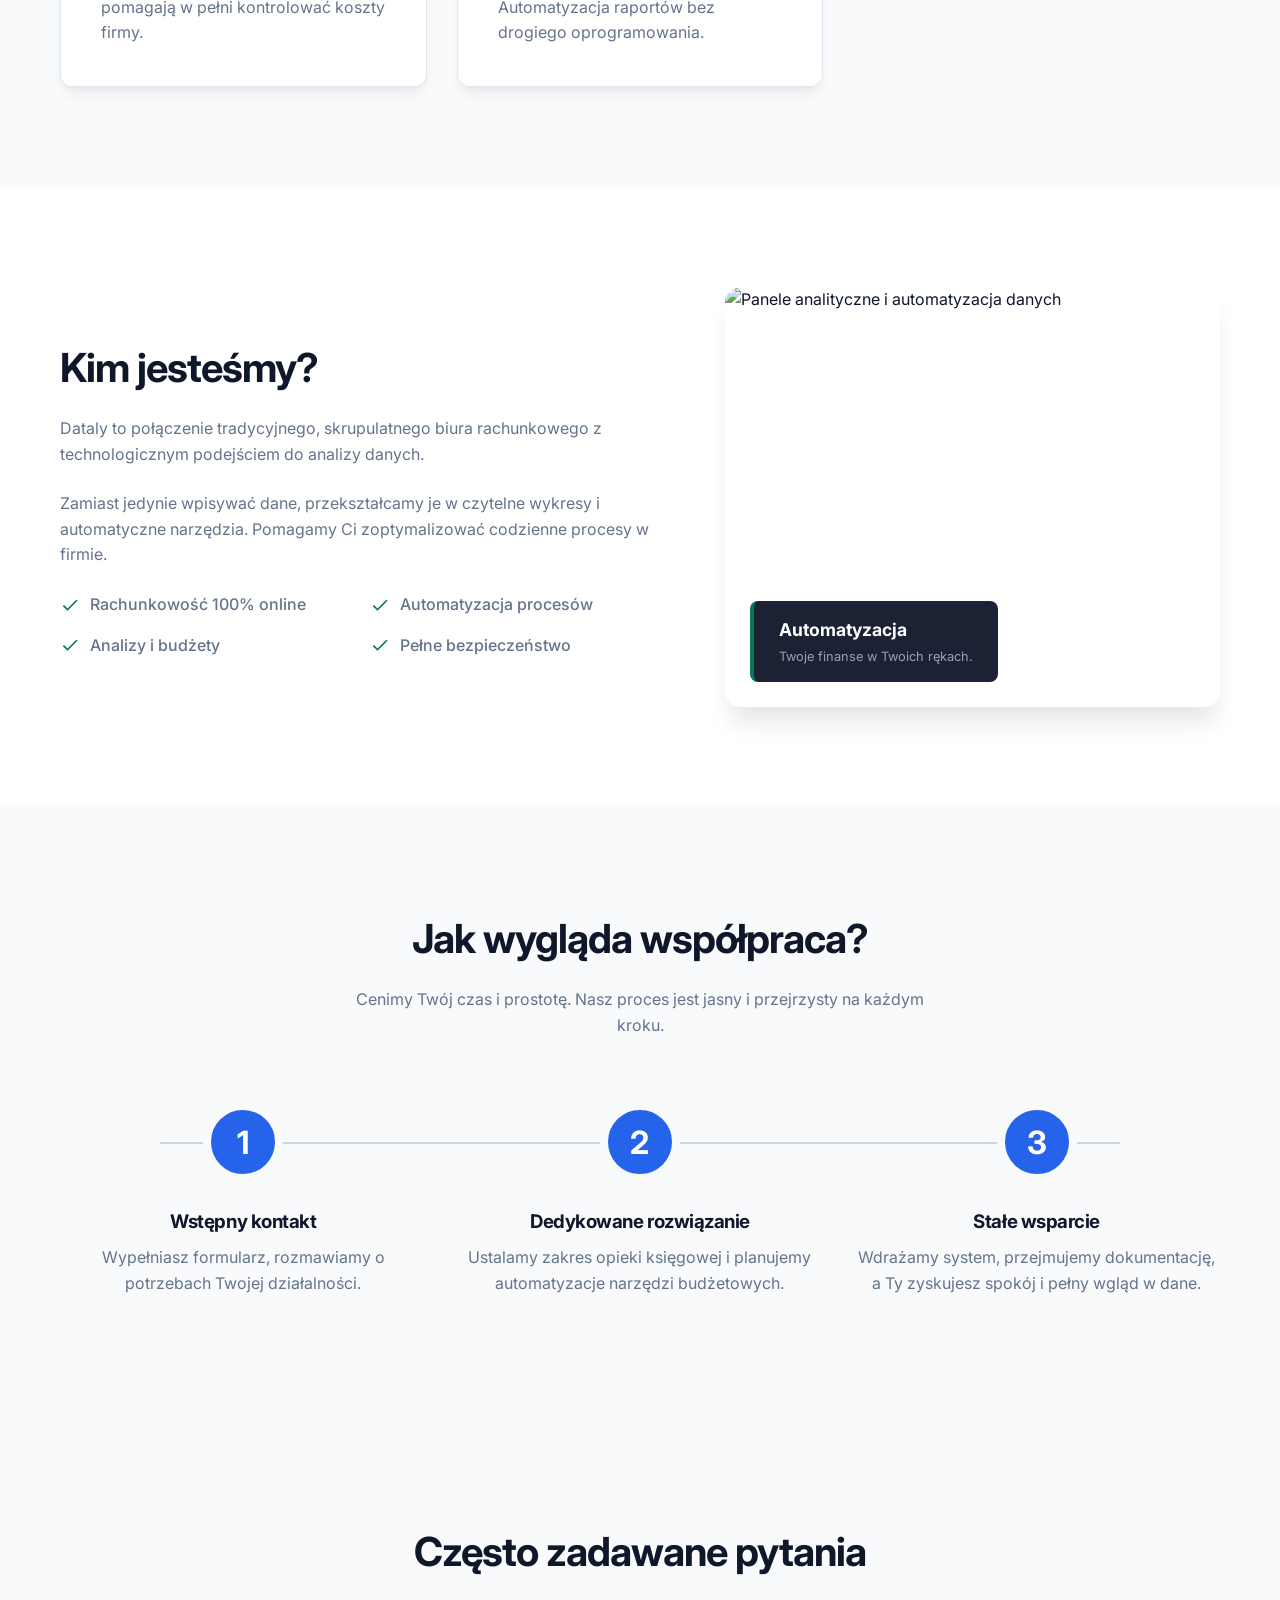
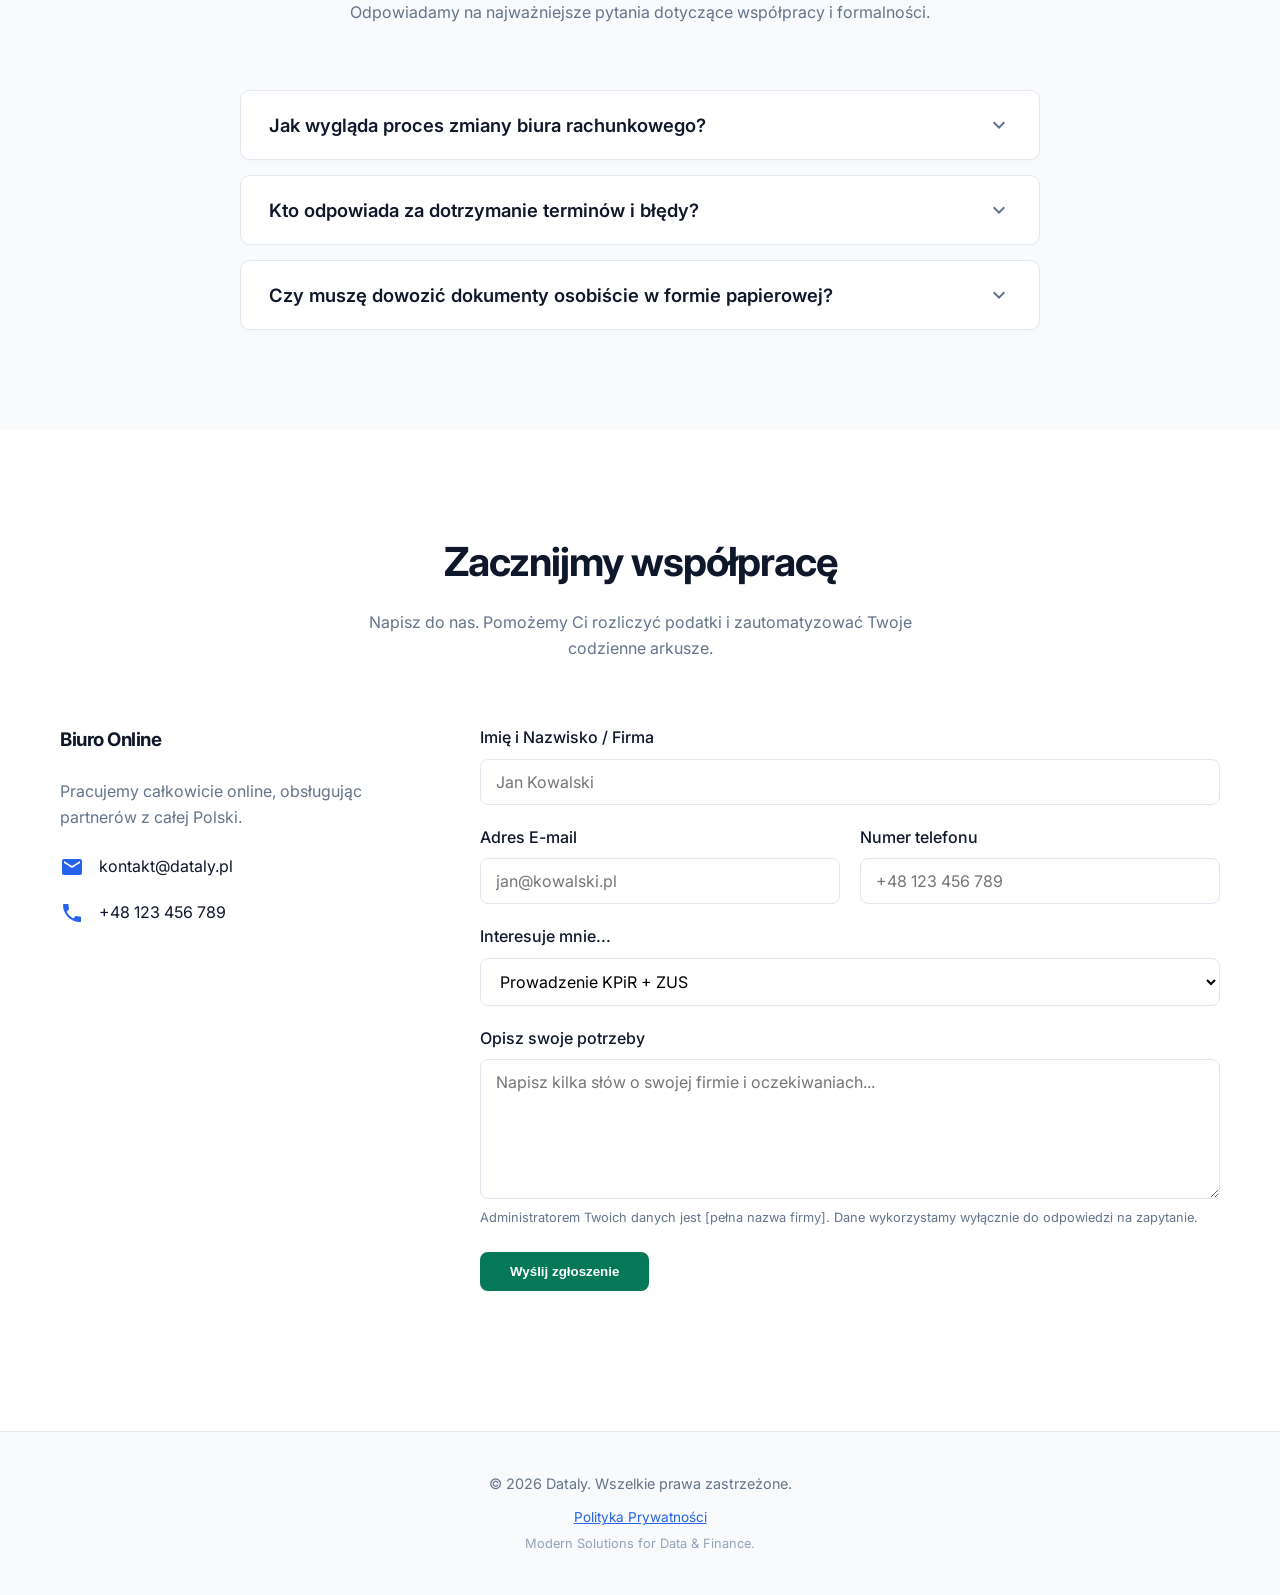
==== commit 5ee2f0bf: "Update index.html" ====
--- a/index.html
+++ b/index.html
@@ -22,7 +22,7 @@
         <div class="container">
             <div class="nav-wrapper">
                 <a href="#" class="logo">
-                    <img src="Logo firmy Dataly.svg" alt="Dataly Logo" class="logo-img">
+                    <img src="Logo - Biuro KDS.svg" alt="Dataly Logo" class="logo-img">
                 </a>
                 
                 <ul class="nav-menu" id="nav-menu">
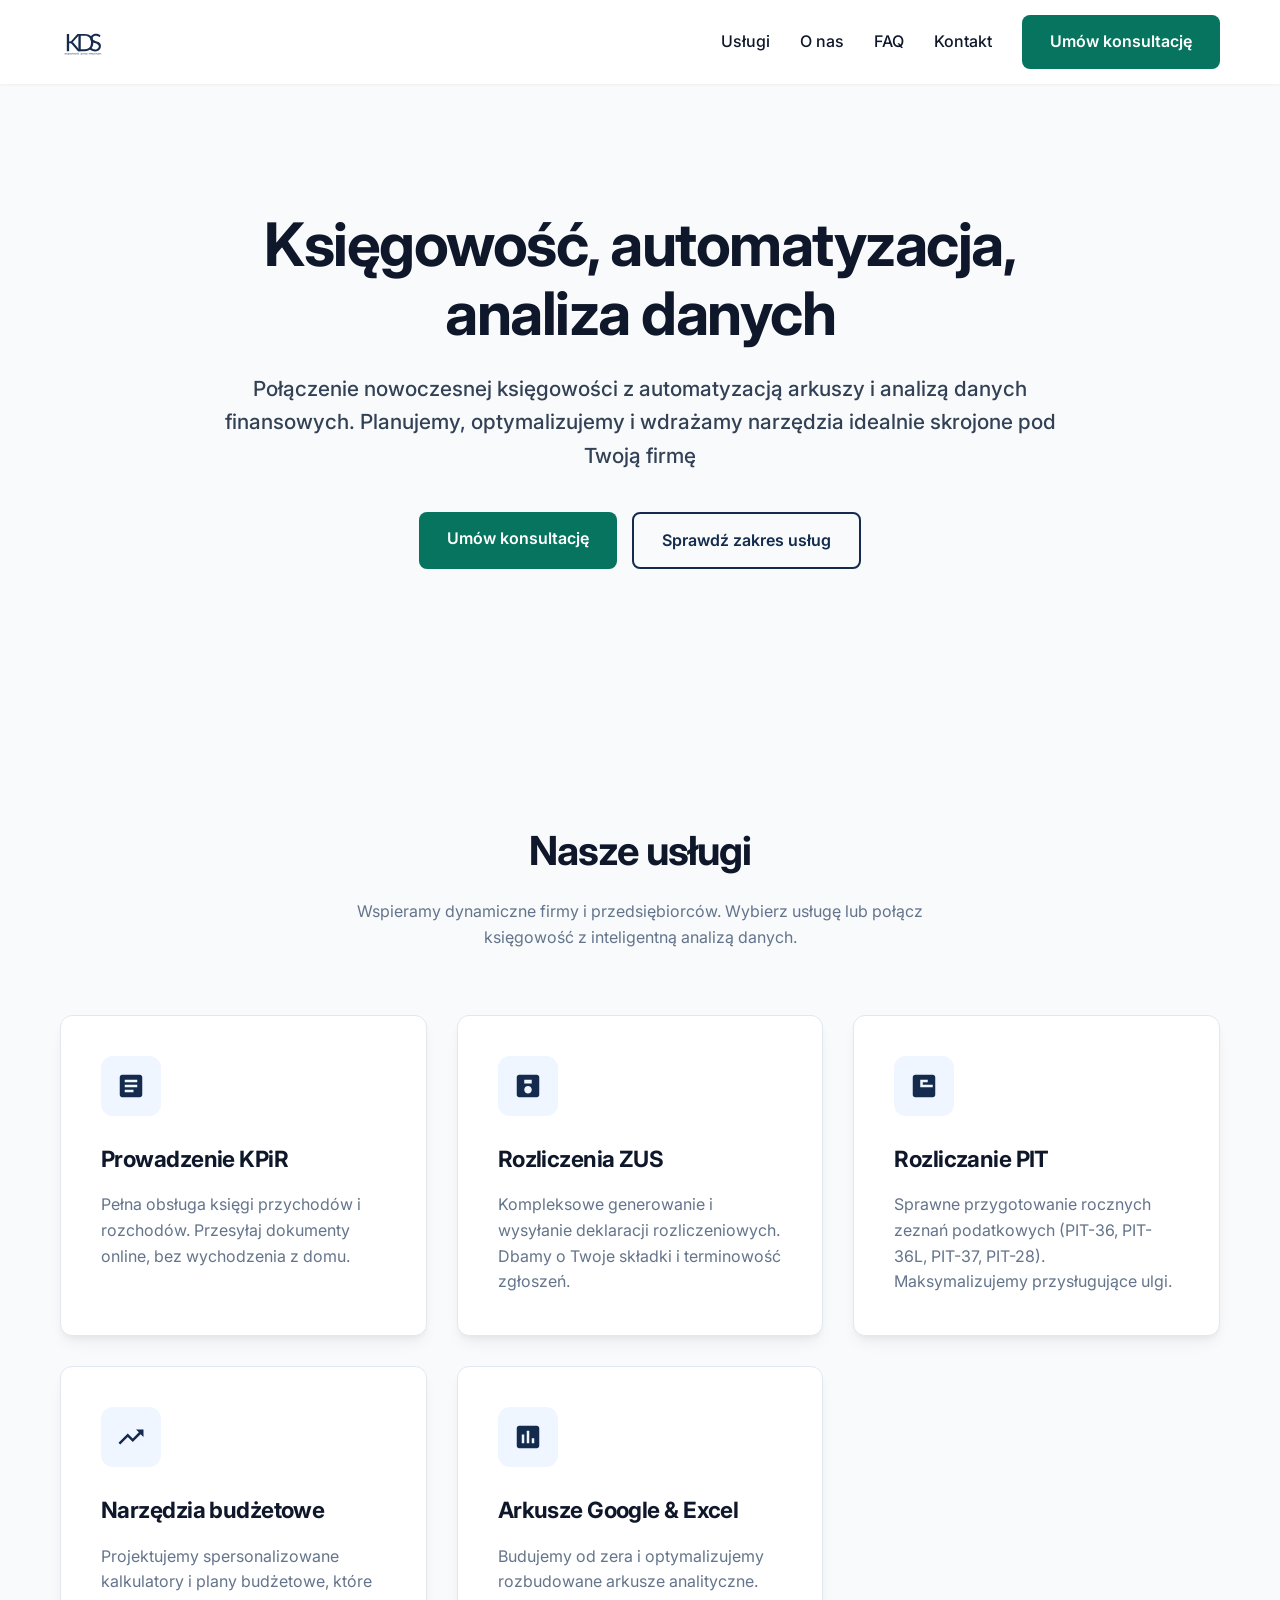
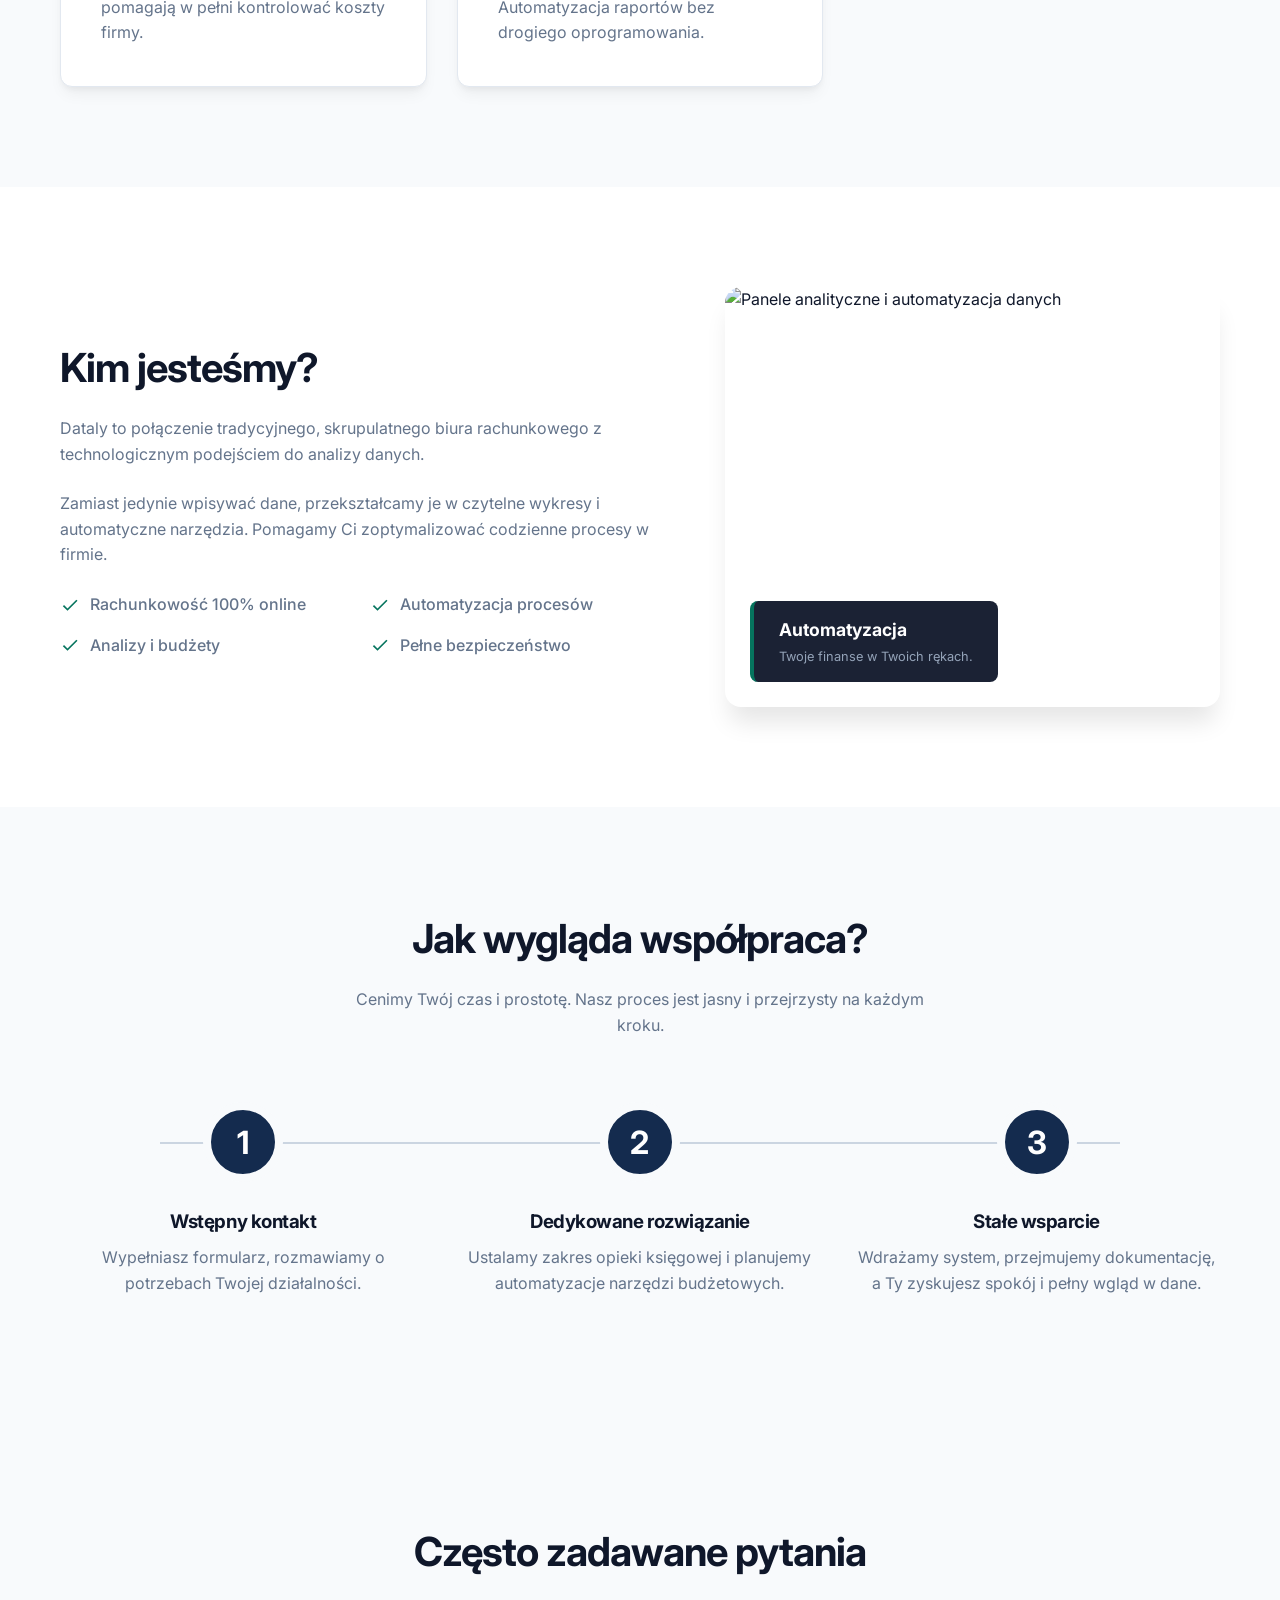
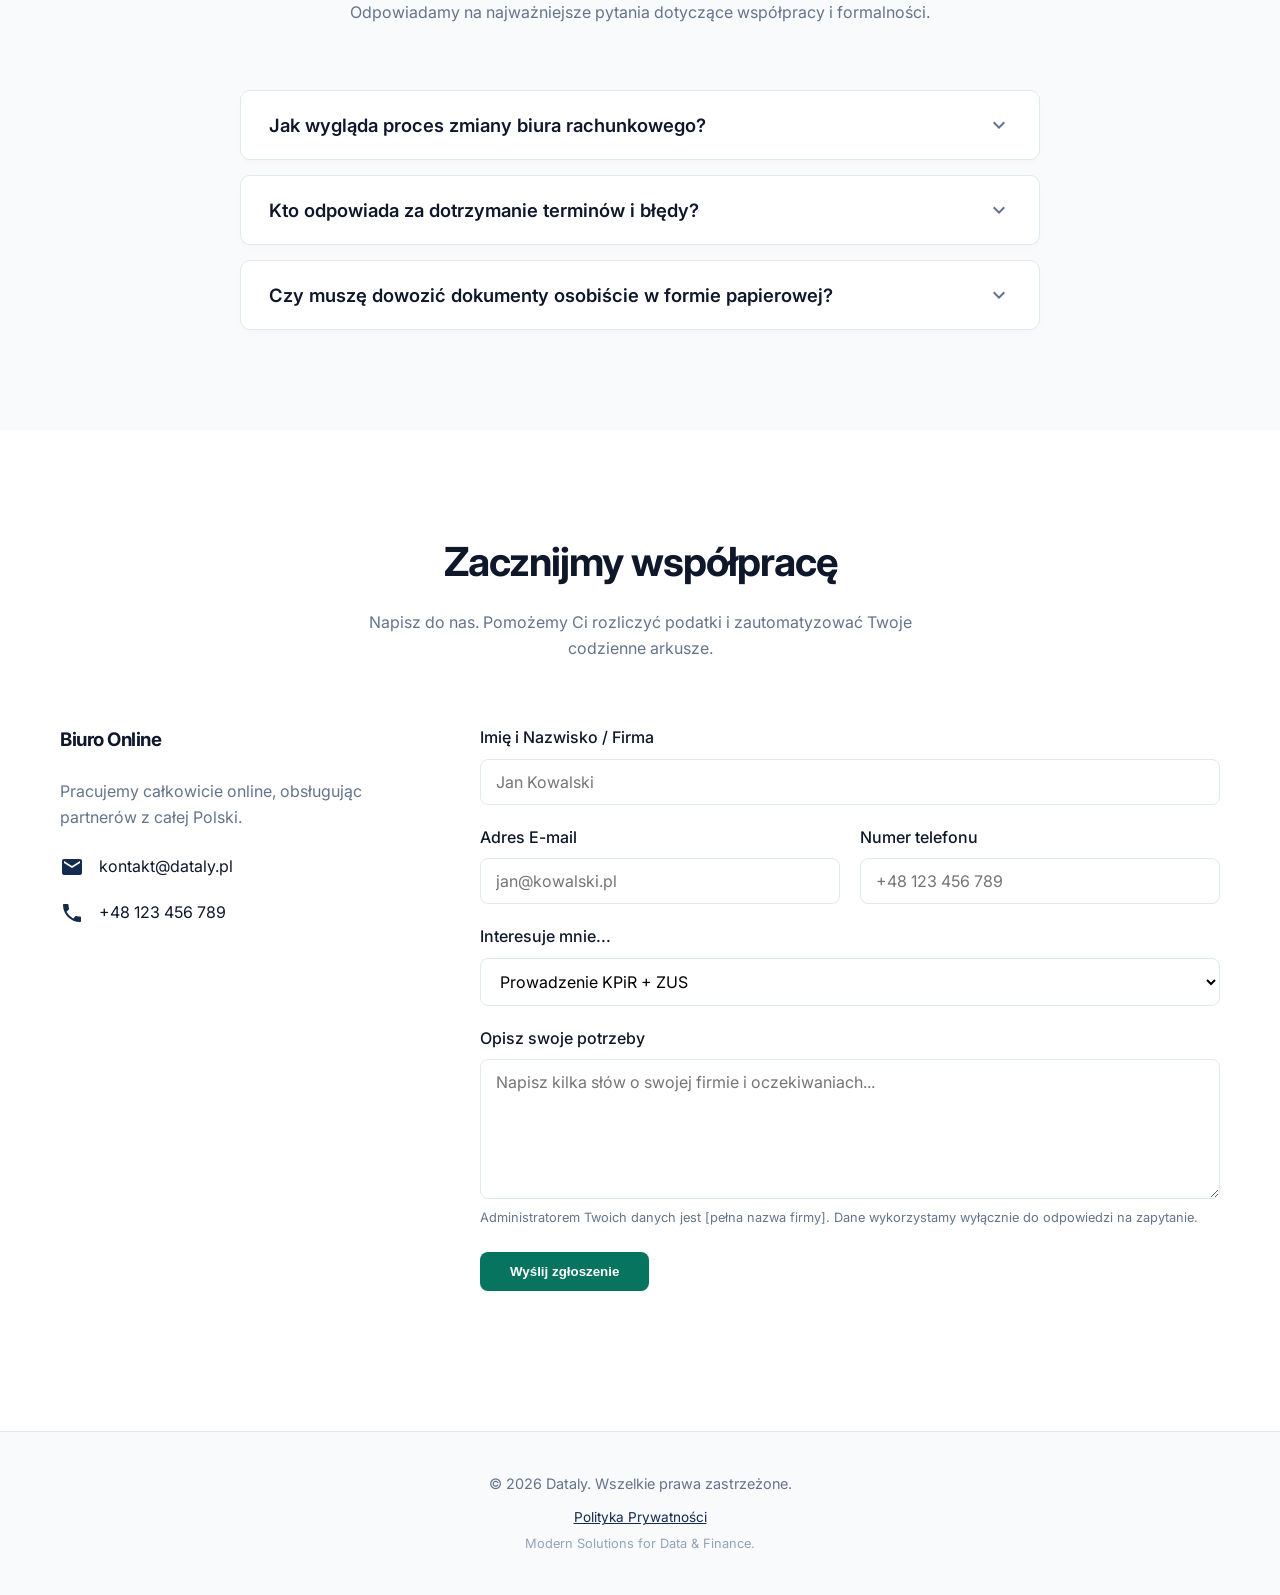
==== commit 54fdc78d: "Update index.html" ====
--- a/index.html
+++ b/index.html
@@ -22,7 +22,7 @@
         <div class="container">
             <div class="nav-wrapper">
                 <a href="#" class="logo">
-                    <img src="Logo - Biuro KDS.svg" alt="Dataly Logo" class="logo-img">
+                    <img src="logo - Biuro KDS.svg" alt="Dataly Logo" class="logo-img">
                 </a>
                 
                 <ul class="nav-menu" id="nav-menu">
--- a/style.css
+++ b/style.css
@@ -9,8 +9,8 @@
     --bg-card: #FFFFFF;       /* Tło kart/sekcji */
     --text-main: #0F172A;     /* 30% Tekst i Struktura */
     --text-muted: #64748B;    /* Słabszy tekst */
-    --color-brand: #2563EB;   /* Kolor Marki (Electric Blue) */
-    --color-accent: #047857;  /* 10% Akcent CTA (Emerald Green) */
+    --color-brand: #142b4e;   /* Kolor Marki (Electric Blue) */
+    --color-accent: #06745E;  /* 10% Akcent CTA (Emerald Green) */
     --color-accent-hover: #059669; 
     
     --font-family: 'Inter', sans-serif;
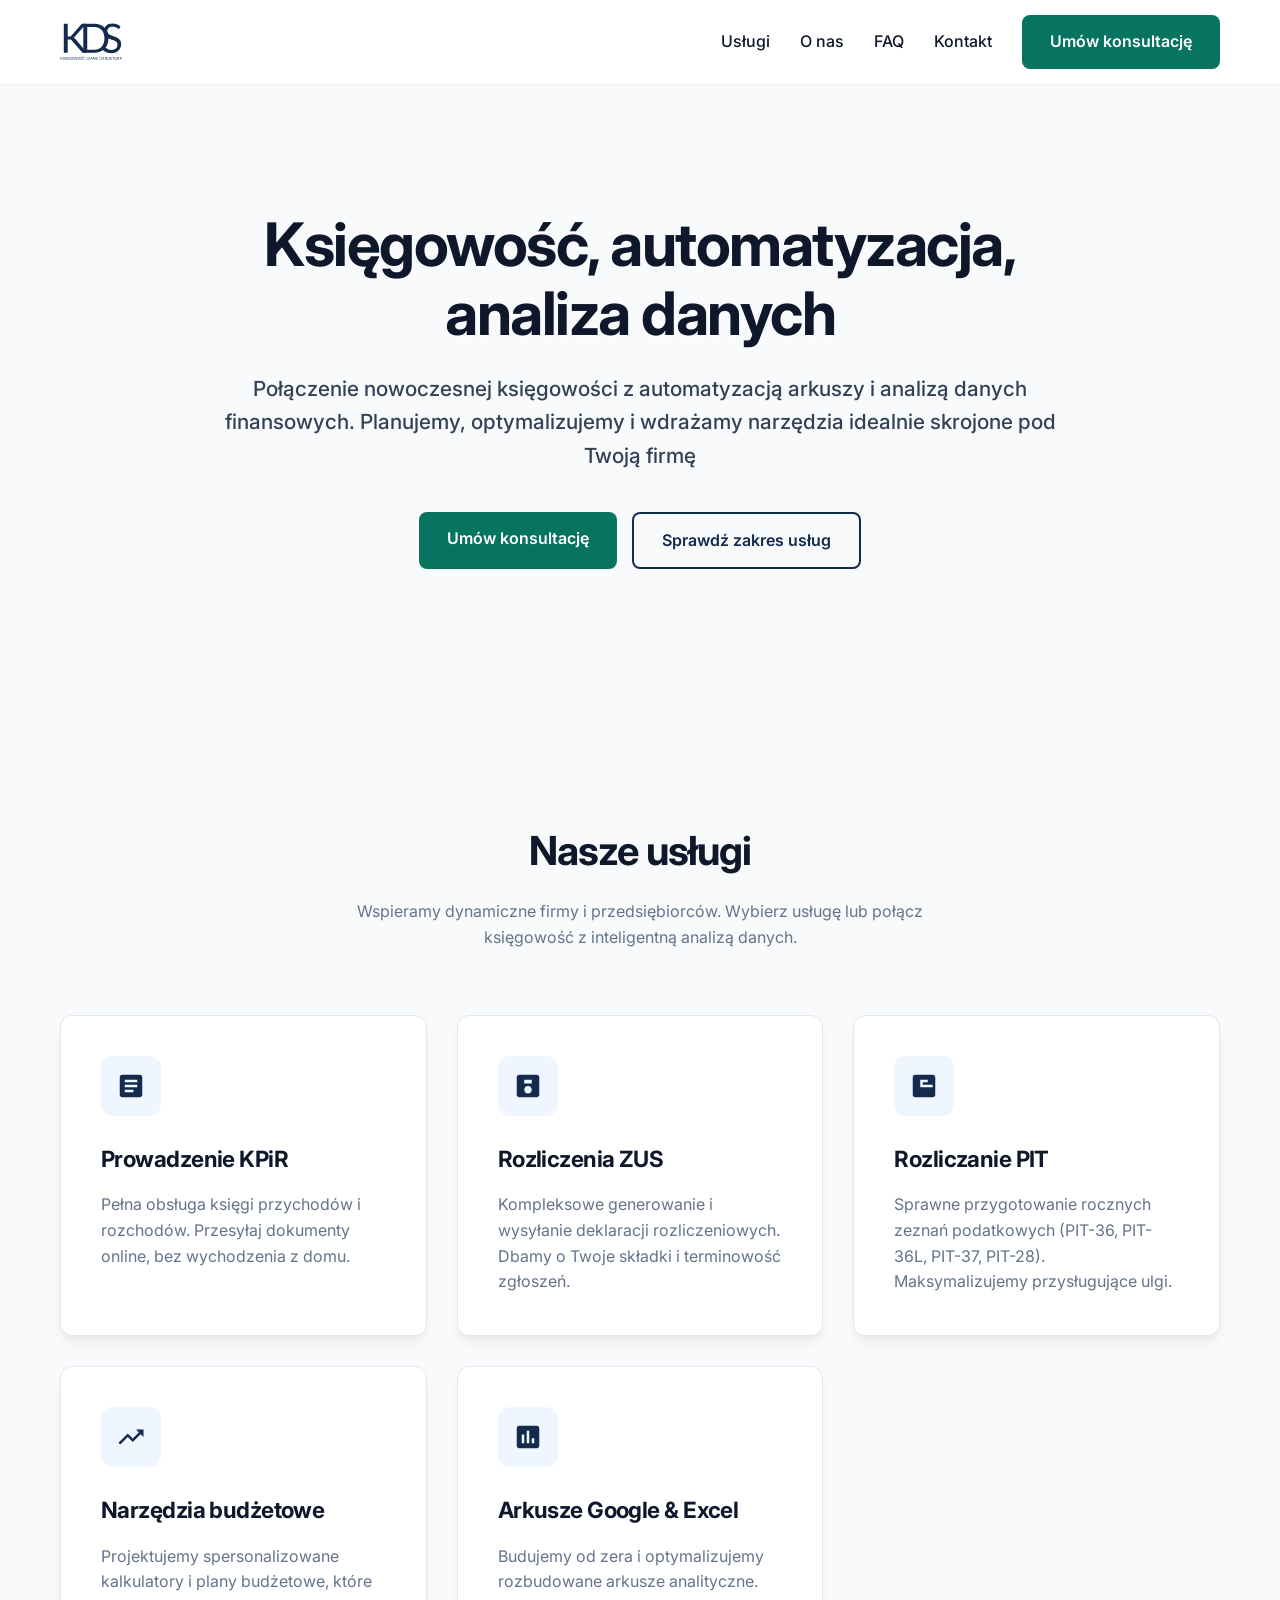
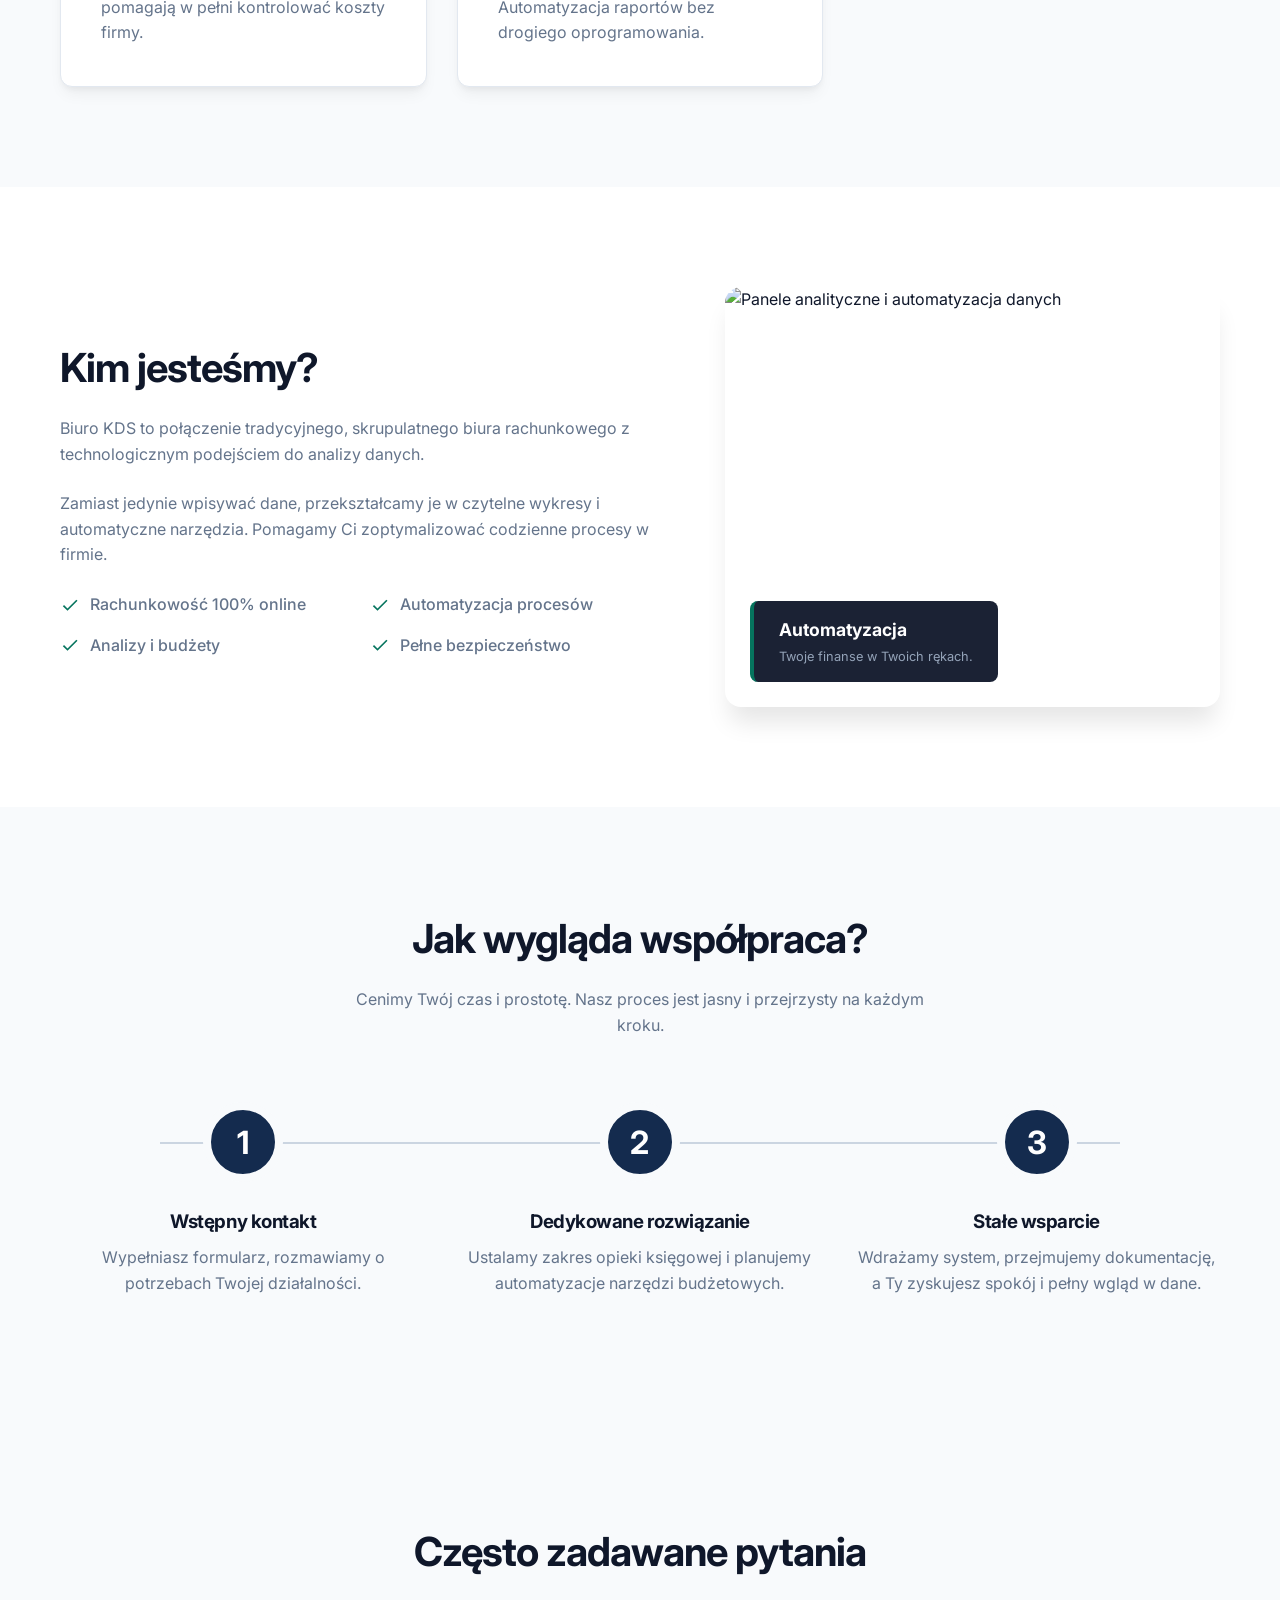
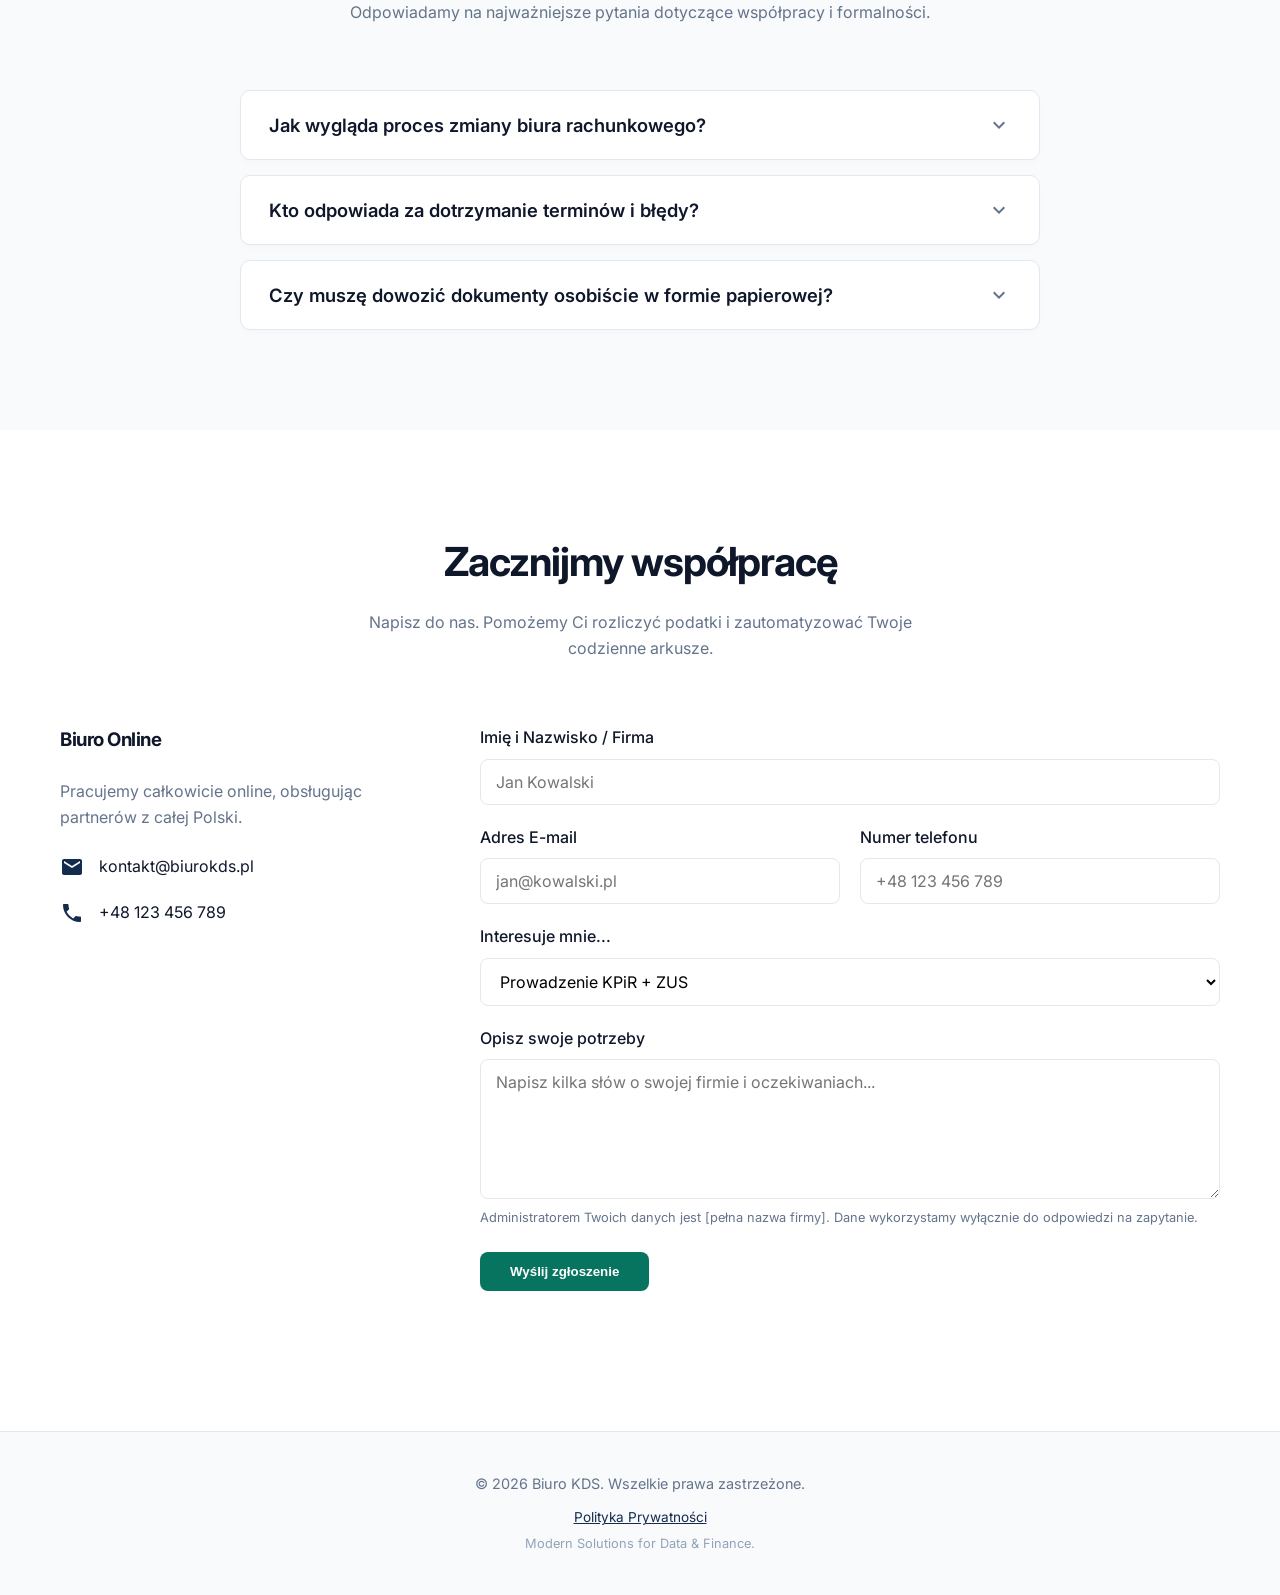
==== commit 1f3de041: "Update index.html" ====
--- a/index.html
+++ b/index.html
@@ -3,10 +3,10 @@
 <head>
     <meta charset="UTF-8">
     <meta name="viewport" content="width=device-width, initial-scale=1.0">
-    <title>Dataly - księgowość & automatyzacja</title>
+    <title>KDS - księgowość | dane | struktura</title>
     <meta name="description" content="Księgowość dla JDG i automatyzacje dla małych firm: KPiR, ZUS, PIT,
 KSeF oraz raporty finansowe w Excelu i Google Sheets.">
-<link rel="canonical" href="https://dataly.pl/">
+<link rel="canonical" href="https://biurokds.pl/">
     <!-- Nowoczesny Font z Google Fonts -->
     <link rel="preconnect" href="https://fonts.googleapis.com">
     <link rel="preconnect" href="https://fonts.gstatic.com" crossorigin>
@@ -22,7 +22,7 @@
         <div class="container">
             <div class="nav-wrapper">
                 <a href="#" class="logo">
-                    <img src="logo - Biuro KDS.svg" alt="Dataly Logo" class="logo-img">
+                    <img src="logo - Biuro KDS.svg" alt="KDS Logo" class="logo-img">
                 </a>
                 
                 <ul class="nav-menu" id="nav-menu">
@@ -114,7 +114,7 @@
             <div class="about-wrapper">
                 <div class="about-text">
                     <h2 class="section-title" style="text-align: left; margin-left: 0;">Kim jesteśmy?</h2>
-                    <p>Dataly to połączenie tradycyjnego, skrupulatnego biura rachunkowego z technologicznym podejściem do analizy danych.</p>
+                    <p>Biuro KDS to połączenie tradycyjnego, skrupulatnego biura rachunkowego z technologicznym podejściem do analizy danych.</p>
                     <p>Zamiast jedynie wpisywać dane, przekształcamy je w czytelne wykresy i automatyczne narzędzia. Pomagamy Ci zoptymalizować codzienne procesy w firmie.</p>
                     
                     <ul class="about-list">
@@ -235,7 +235,7 @@
                     
                     <div class="info-item">
                         <svg viewBox="0 0 24 24"><path d="M20 4H4c-1.1 0-1.99.9-1.99 2L2 18c0 1.1.9 2 2 2h16c1.1 0 2-.9 2-2V6c0-1.1-.9-2-2-2zm0 4l-8 5-8-5V6l8 5 8-5v2z"/></svg>
-                        <span>kontakt@dataly.pl</span>
+                        <span>kontakt@biurokds.pl</span>
                     </div>
                     <div class="info-item">
                         <svg viewBox="0 0 24 24"><path d="M6.62 10.79c1.44 2.83 3.76 5.14 6.59 6.59l2.2-2.2c.27-.27.67-.36 1.02-.24 1.12.37 2.33.57 3.57.57.55 0 1 .45 1 1V20c0 .55-.45 1-1 1-9.39 0-17-7.61-17-17 0-.55.45-1 1-1h3.5c.55 0 1 .45 1 1 0 1.25.2 2.45.57 3.57.11.35.03.74-.25 1.02l-2.2 2.2z"/></svg>
@@ -340,7 +340,7 @@
     <!-- 8. FOOTER -->
     <footer>
         <div class="container">
-            <p>&copy; 2026 Dataly. Wszelkie prawa zastrzeżone.</p>
+            <p>&copy; 2026 Biuro KDS. Wszelkie prawa zastrzeżone.</p>
             <p style="margin-top: 10px;">
                 <a href="#" id="privacy-trigger" style="font-size: 0.85rem; color: var(--color-brand); text-decoration: underline;">Polityka Prywatności</a>
             </p>
@@ -362,8 +362,8 @@
             </div>
             <div class="modal-body">
                 <h3>1. Kto jest administratorem Twoich danych?</h3>
-                <p>Administratorem, czyli podmiotem decydującym o tym, jak będą wykorzystywane Twoje dane osobowe, jest: <strong>[Wpisz pełną nazwę firmy, np. Dataly Jan Kowalski]</strong> z siedzibą w [Wpisz adres firmy], NIP: [Wpisz NIP], REGON: [Wpisz REGON].</p>
-                <p>W sprawach związanych z ochroną danych możesz się ze mną skontaktować pod adresem e-mail: <strong>[Wpisz swój e-mail, np. kontakt@dataly.pl]</strong>.</p>
+                <p>Administratorem, czyli podmiotem decydującym o tym, jak będą wykorzystywane Twoje dane osobowe, jest: <strong>[Wpisz pełną nazwę firmy, np. Biuro KDS Jan Kowalski]</strong> z siedzibą w [Wpisz adres firmy], NIP: [Wpisz NIP], REGON: [Wpisz REGON].</p>
+                <p>W sprawach związanych z ochroną danych możesz się ze mną skontaktować pod adresem e-mail: <strong>[Wpisz swój e-mail, np. kontakt@biurokds.pl]</strong>.</p>
 
                 <h3>2. Jakie dane zbieram i skąd je mam?</h3>
                 <p>Przetwarzam dane, które podajesz mi dobrowolnie podczas korzystania z formularza kontaktowego na stronie internetowej lub podczas kontaktu mailowego i telefonicznego. Są to:</p>
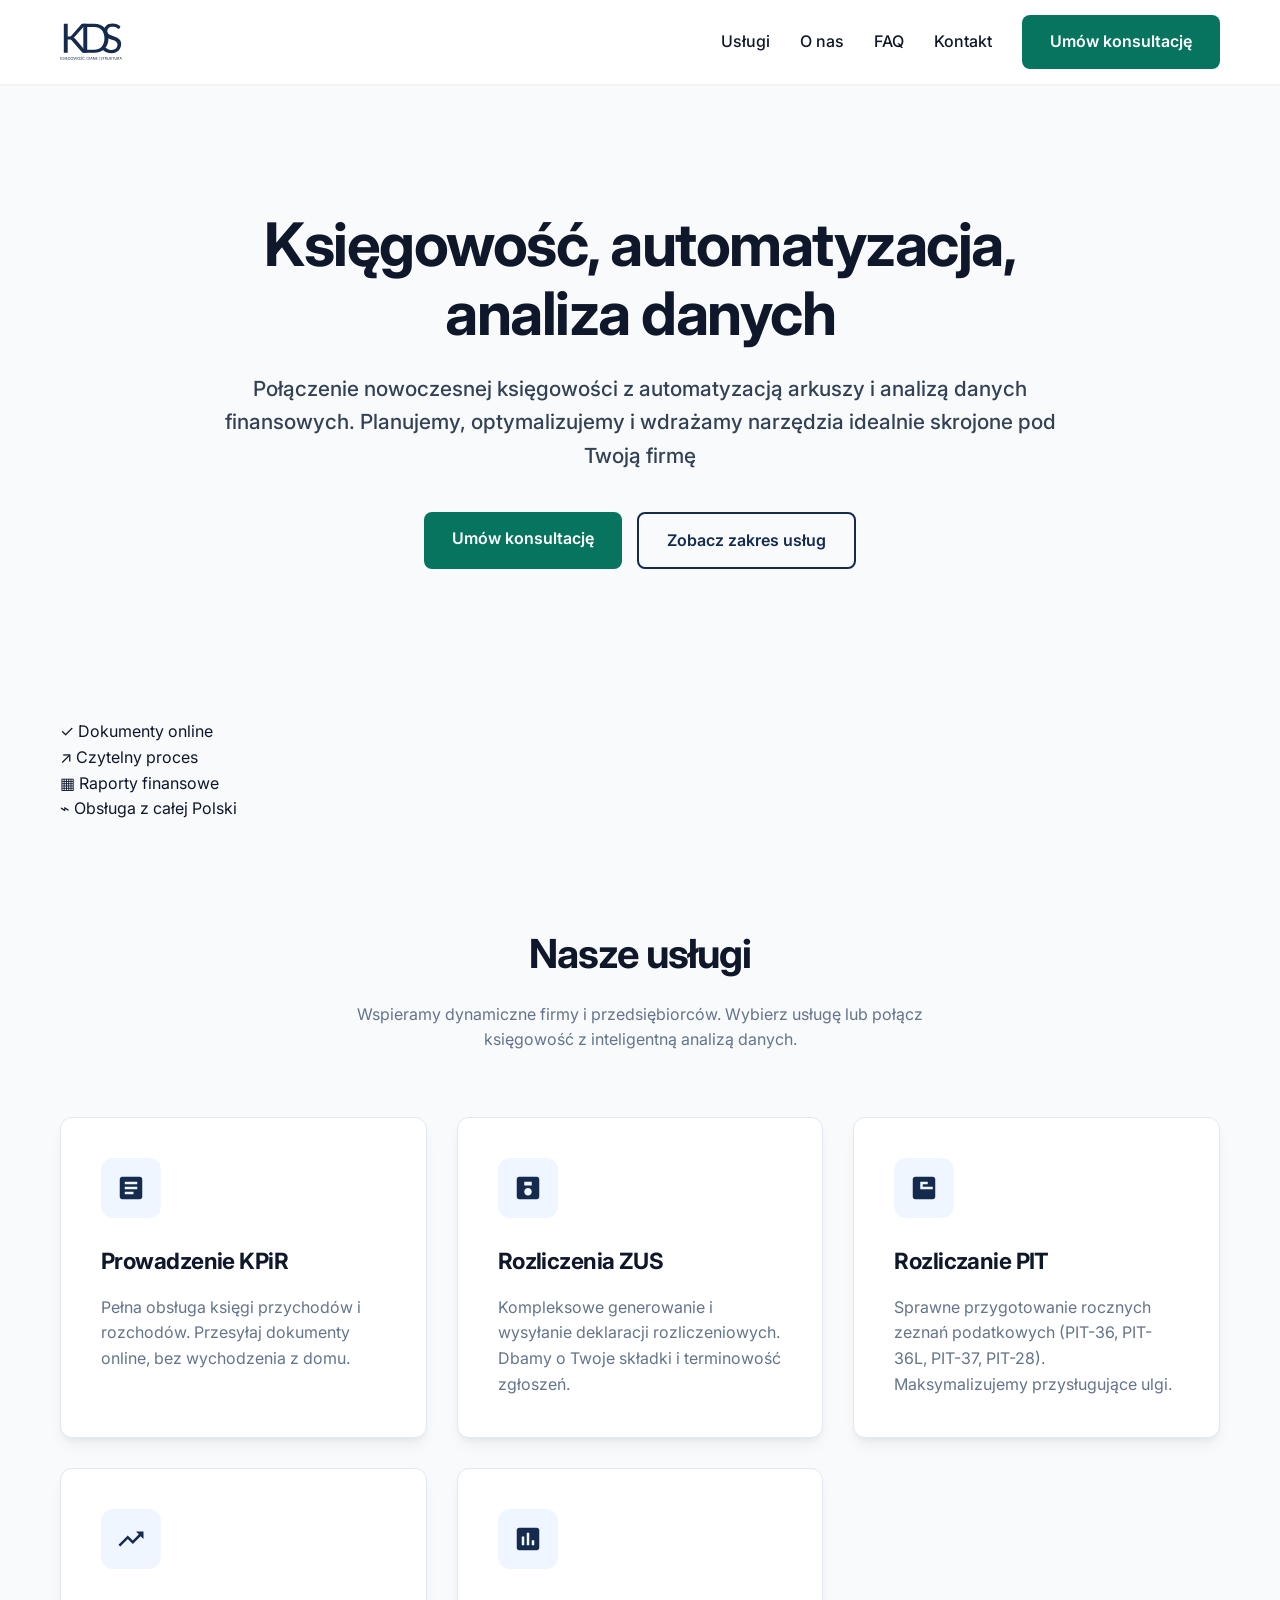
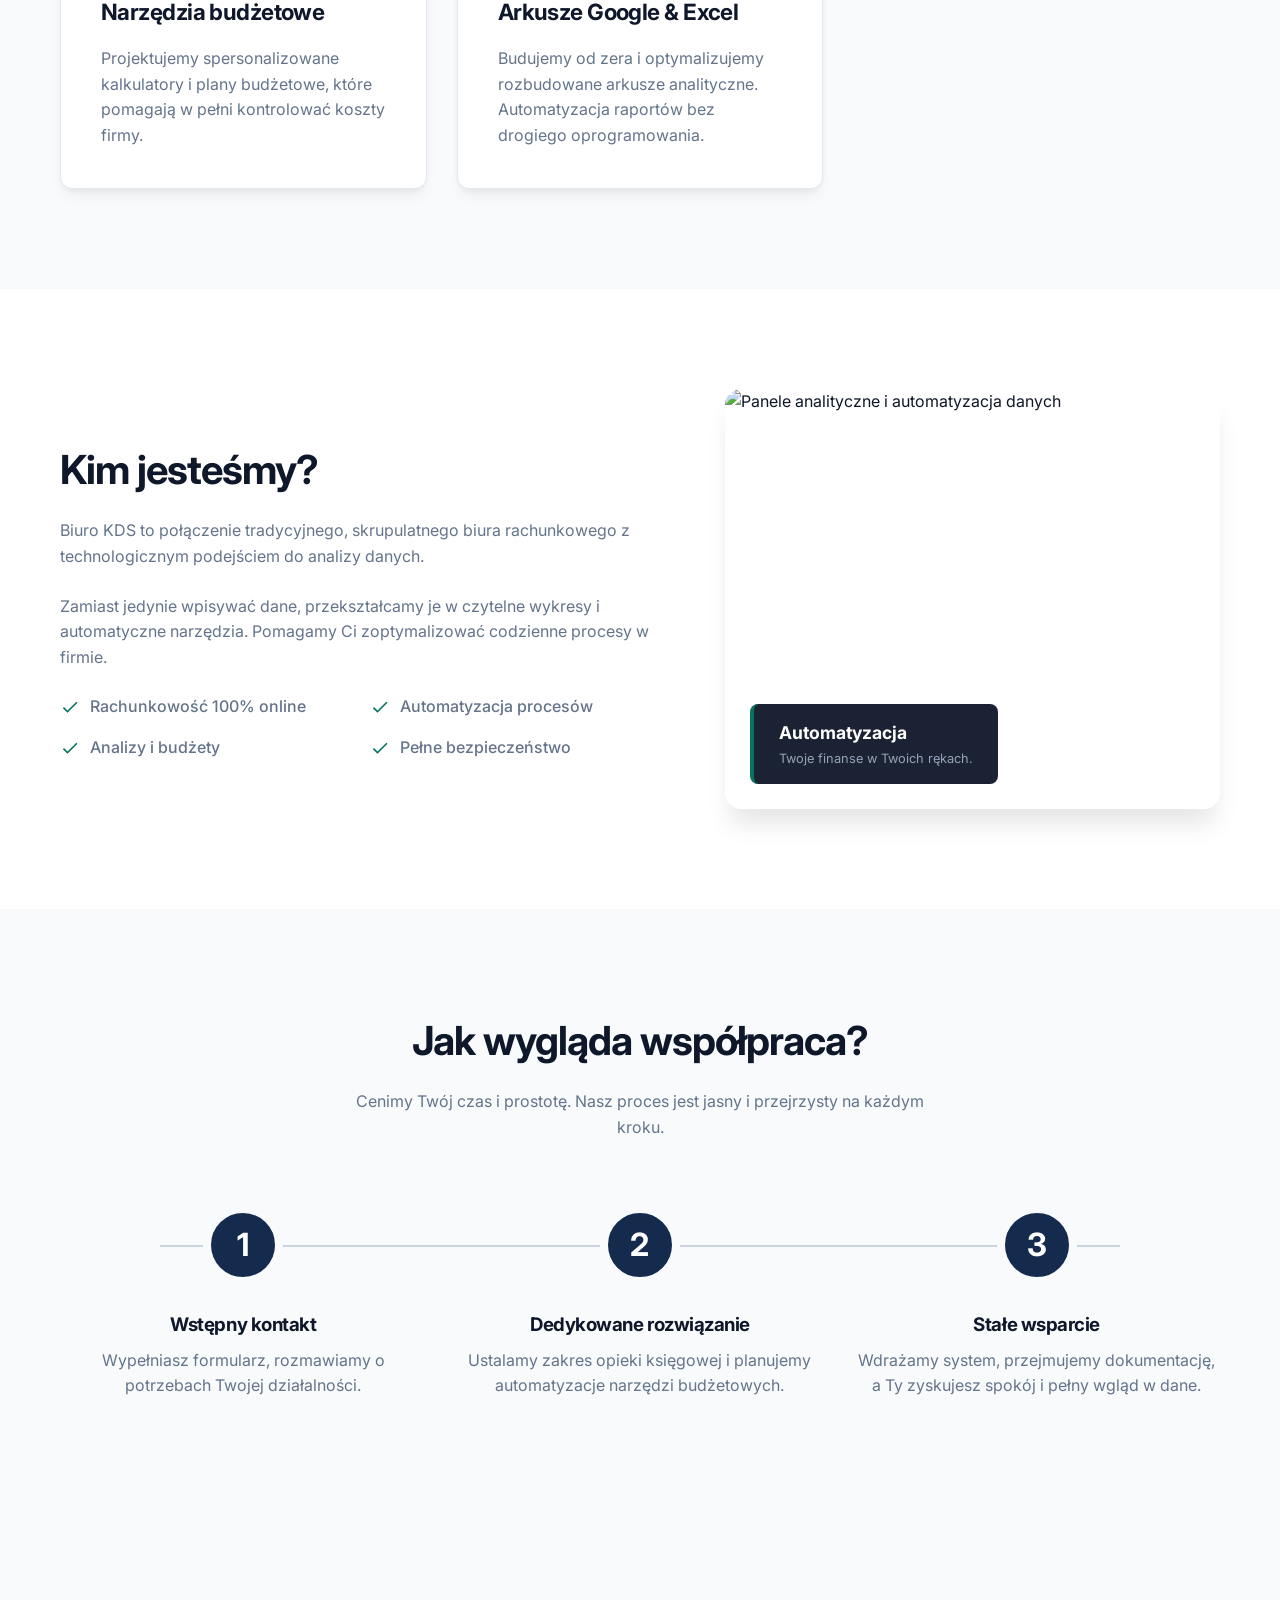
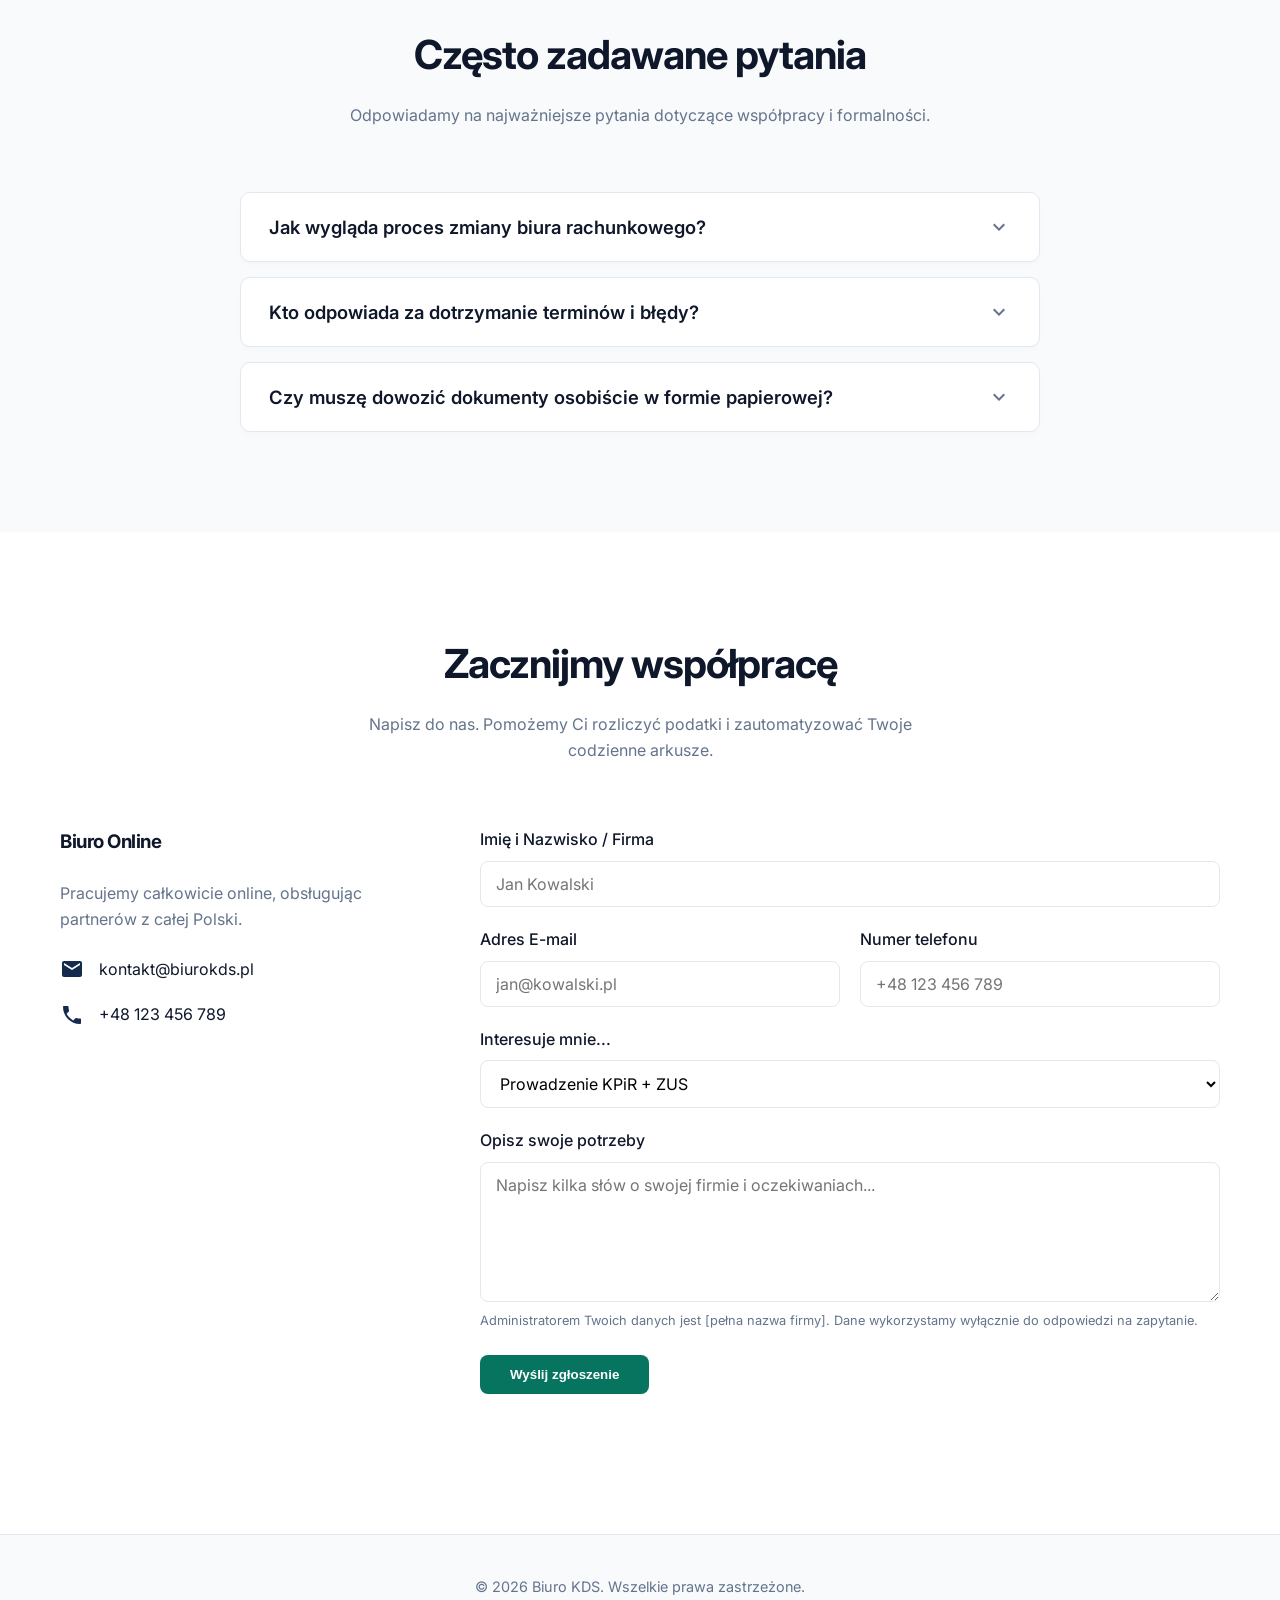
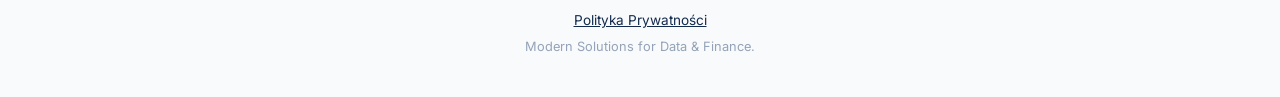
==== commit 92ff0fa8: "Update index.html" ====
--- a/index.html
+++ b/index.html
@@ -52,13 +52,35 @@
                 <p>Połączenie nowoczesnej księgowości z automatyzacją arkuszy i analizą danych finansowych. Planujemy, optymalizujemy i wdrażamy narzędzia idealnie skrojone pod Twoją firmę</p>
                 <div class="hero-btns">
                     <a href="#kontakt" class="btn btn-primary">Umów konsultację</a>
-                    <a href="#uslugi" class="btn btn-secondary">Sprawdź zakres usług</a>
-                </div>
-            </div>
-        </div>
-    </section>
-
-    <!-- 3. USŁUGI -->
+                    <a href="#uslugi" class="btn btn-secondary">Zobacz zakres usług</a>
+                </div>
+            </div>
+        </div>
+    </section>
+    
+    <!-- 2. Trust SECTION -->
+    <section class="trust">
+        <div class="container trust-grid">
+        <div class="trust-item">
+            <span class="icon">✓</span>
+            <span>Dokumenty online</span>
+        </div>
+        <div class="trust-item">
+            <span class="icon">↗</span>
+            <span>Czytelny proces</span>
+        </div>
+        <div class="trust-item">
+            <span class="icon">▦</span>
+            <span>Raporty finansowe</span>
+        </div>
+        <div class="trust-item">
+            <span class="icon">⌁</span>
+            <span>Obsługa z całej Polski</span>
+        </div>
+    </div>
+    </section>
+    
+    <!-- 4. USŁUGI -->
     <section id="uslugi" class="services">
         <div class="container">
             <h2 class="section-title">Nasze usługi</h2>
@@ -108,7 +130,7 @@
         </div>
     </section>
 
-    <!-- 4. O NAS -->
+    <!-- 5. O NAS -->
     <section id="onas" class="about">
         <div class="container">
             <div class="about-wrapper">
@@ -148,7 +170,7 @@
         </div>
     </section>
 
-    <!-- 5. JAK WYGLĄDA WSPÓŁPRACA -->
+    <!-- 6. JAK WYGLĄDA WSPÓŁPRACA -->
     <section class="process">
         <div class="container">
             <h2 class="section-title">Jak wygląda współpraca?</h2>
@@ -176,7 +198,7 @@
         </div>
     </section>
 
-    <!-- 6. FAQ -->
+    <!-- 7. FAQ -->
     <section id="faq" class="faq">
         <div class="container">
             <h2 class="section-title">Często zadawane pytania</h2>
@@ -222,7 +244,7 @@
         </div>
     </section>
 
-    <!-- 7. KONTAKT -->
+    <!-- 8. KONTAKT -->
     <section id="kontakt" class="contact">
         <div class="container">
             <h2 class="section-title">Zacznijmy współpracę</h2>
@@ -337,7 +359,7 @@
         </div>
     </section>
 
-    <!-- 8. FOOTER -->
+    <!-- 9. FOOTER -->
     <footer>
         <div class="container">
             <p>&copy; 2026 Biuro KDS. Wszelkie prawa zastrzeżone.</p>
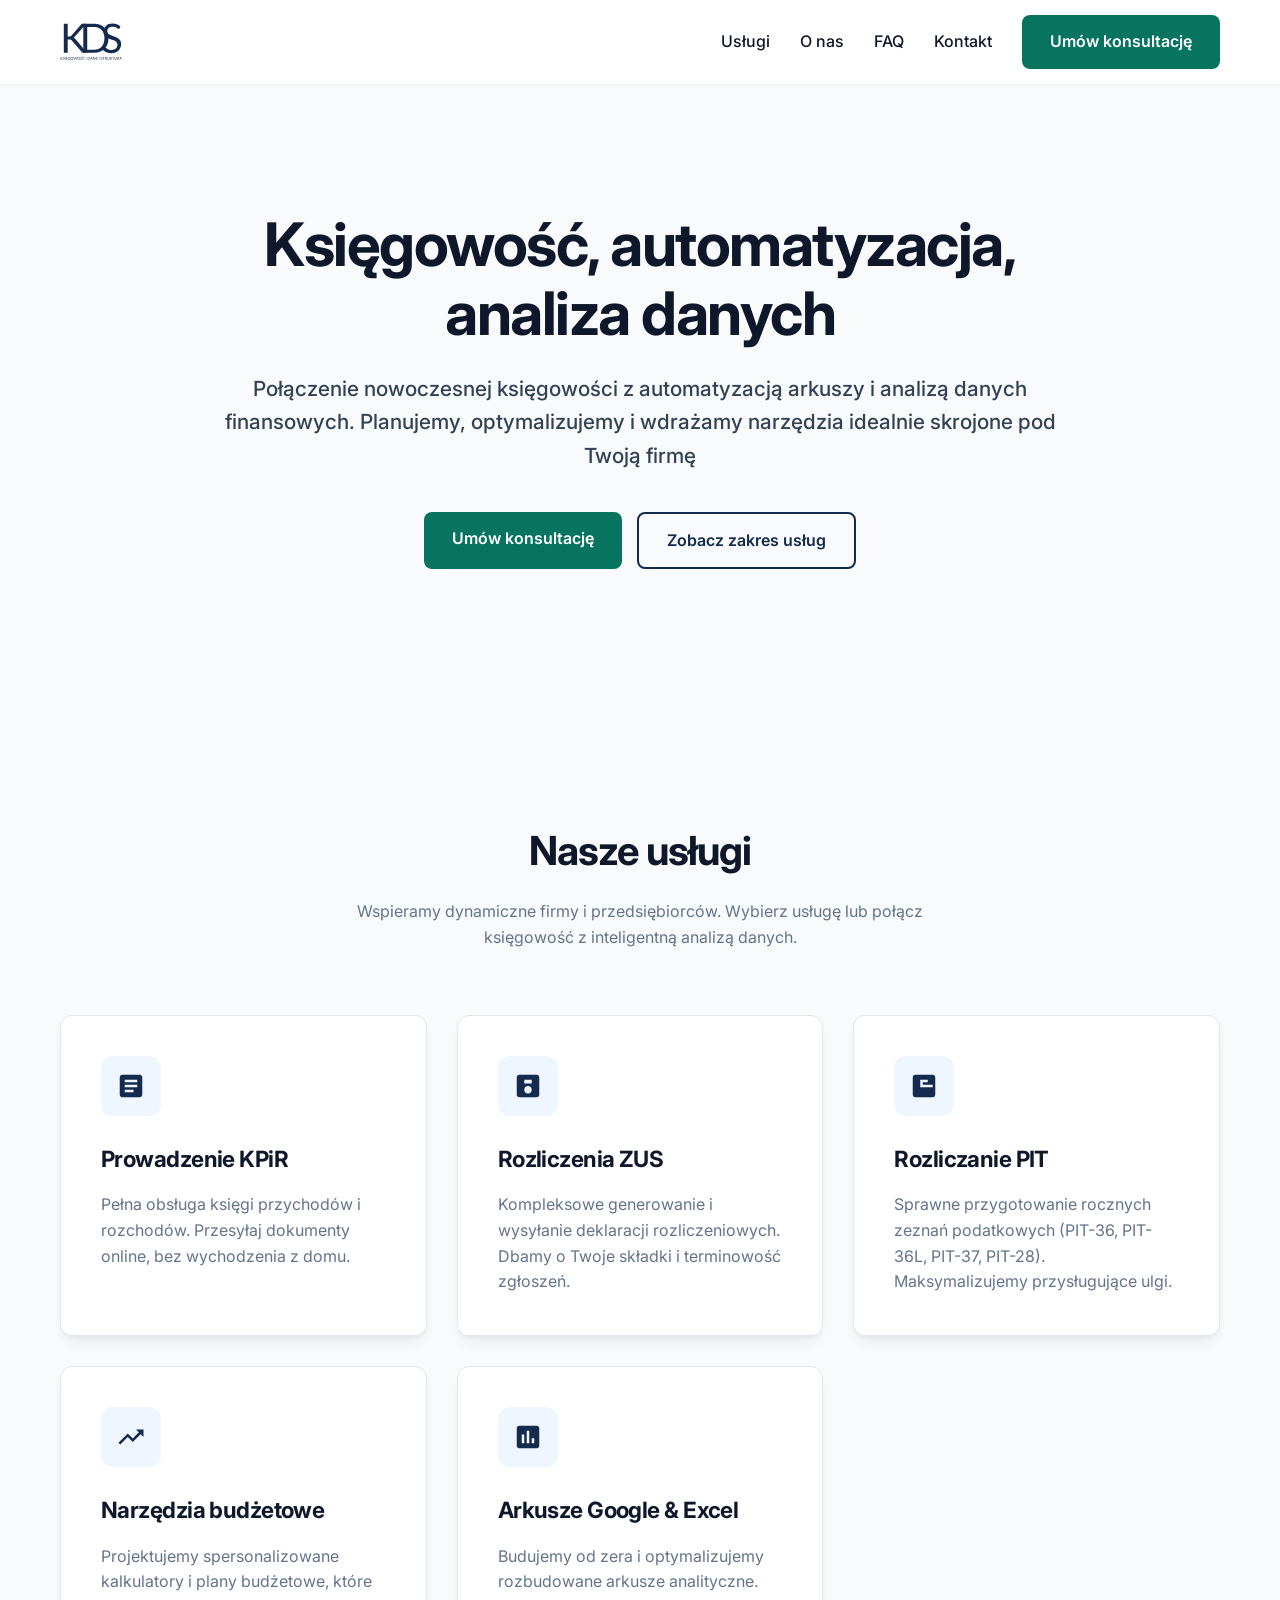
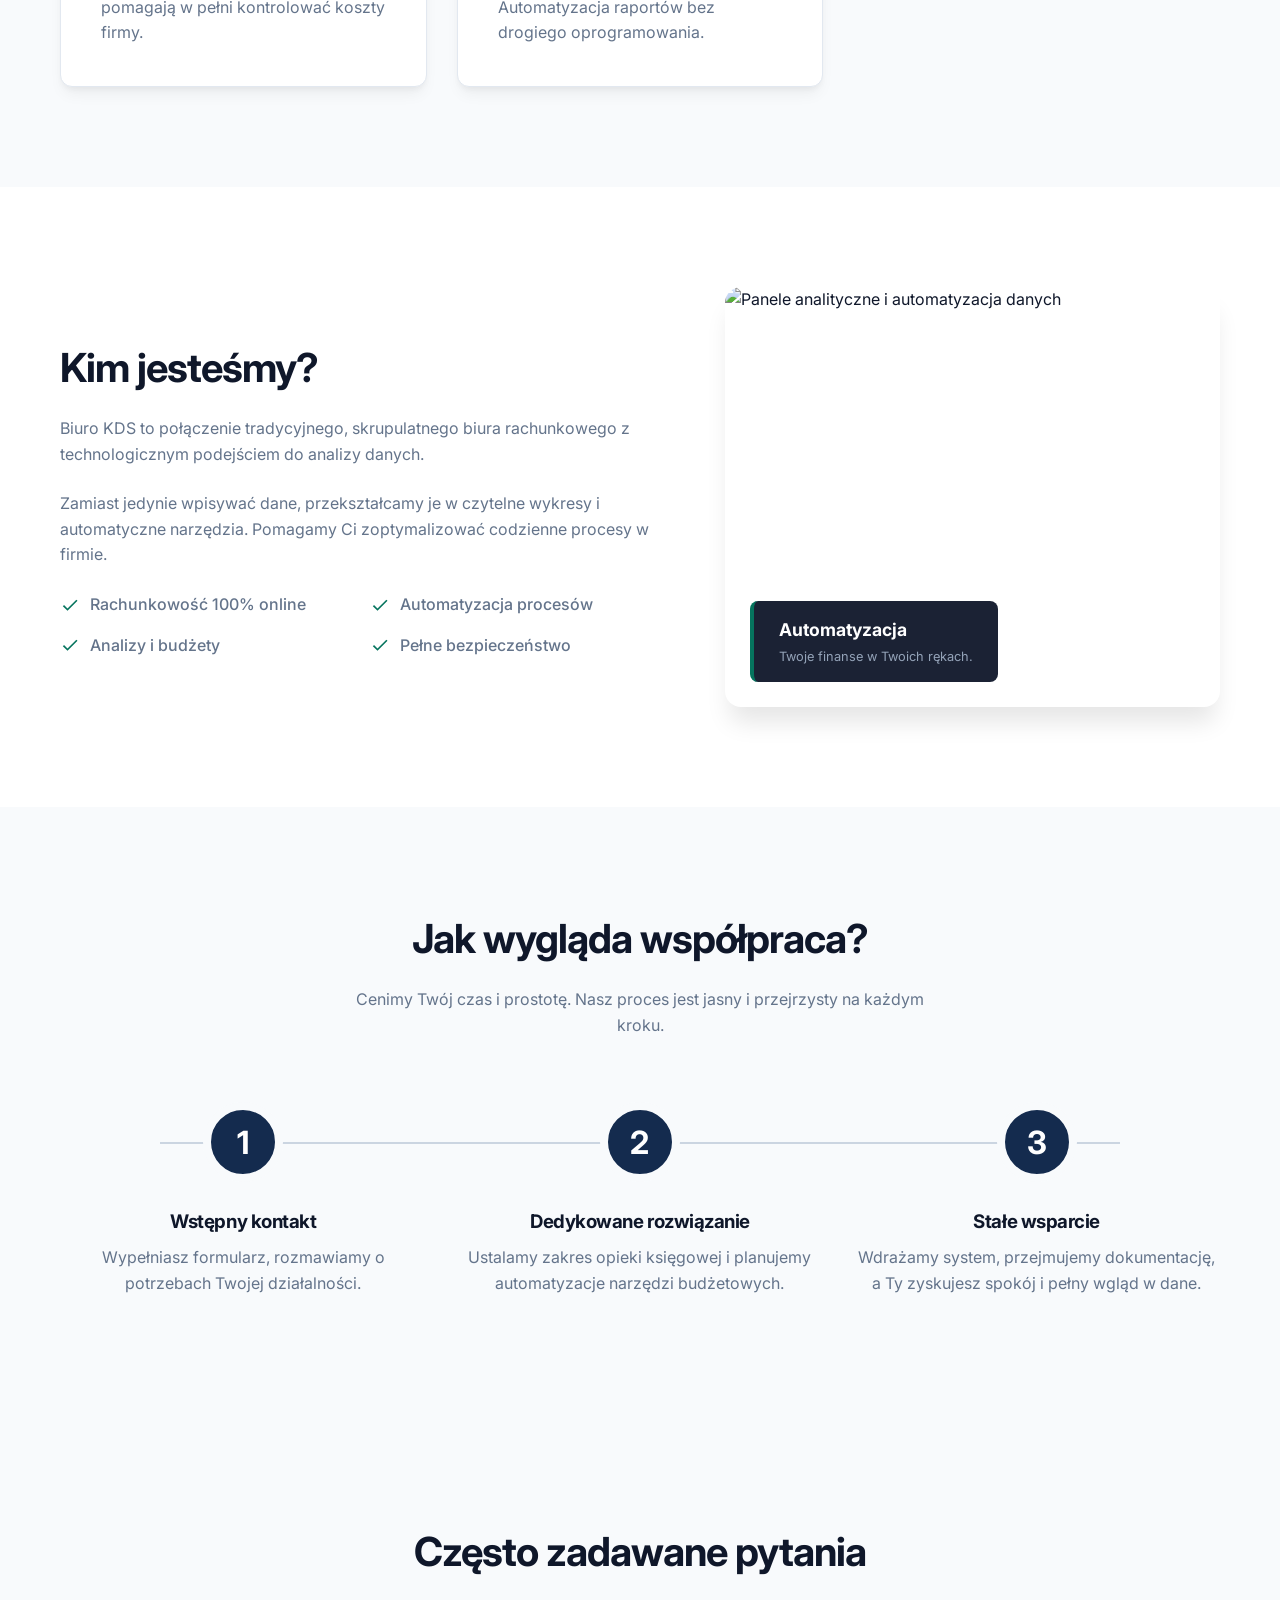
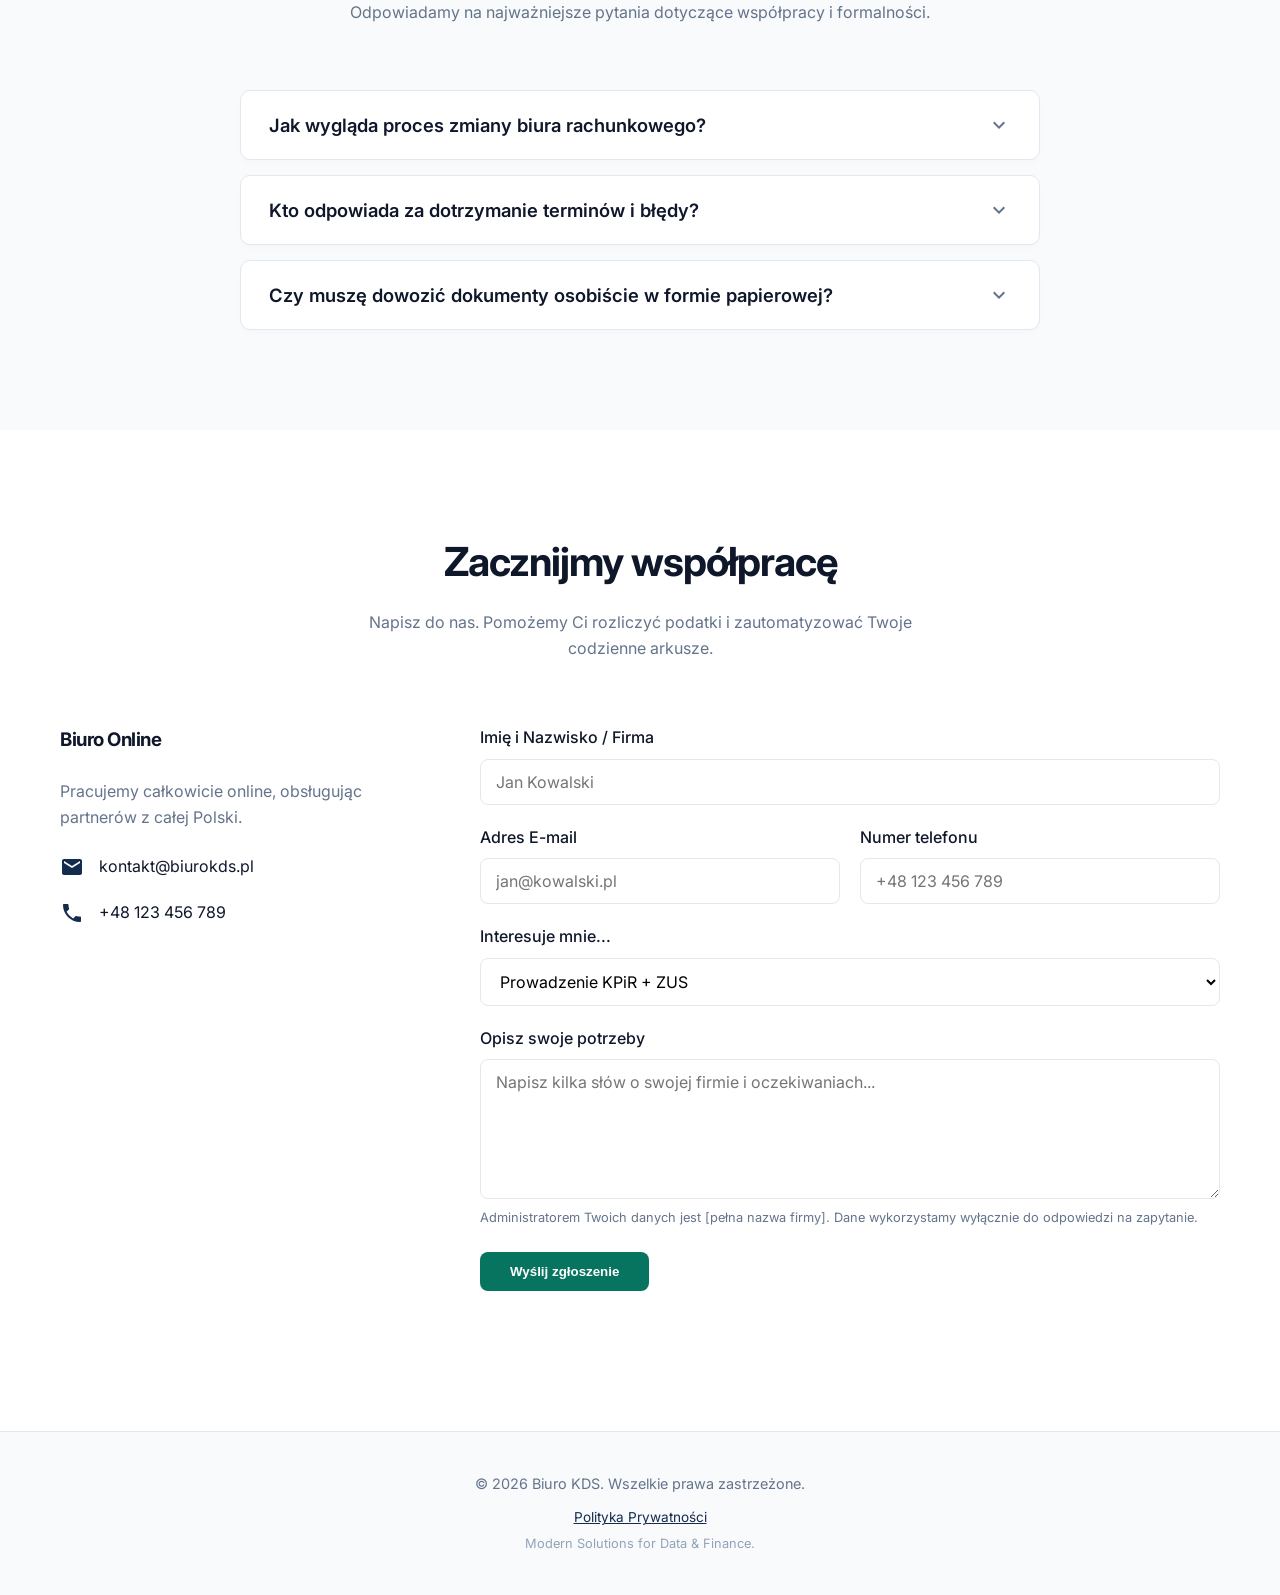
==== commit 1c6574d5: "Update index.html" ====
--- a/index.html
+++ b/index.html
@@ -58,29 +58,8 @@
         </div>
     </section>
     
-    <!-- 2. Trust SECTION -->
-    <section class="trust">
-        <div class="container trust-grid">
-        <div class="trust-item">
-            <span class="icon">✓</span>
-            <span>Dokumenty online</span>
-        </div>
-        <div class="trust-item">
-            <span class="icon">↗</span>
-            <span>Czytelny proces</span>
-        </div>
-        <div class="trust-item">
-            <span class="icon">▦</span>
-            <span>Raporty finansowe</span>
-        </div>
-        <div class="trust-item">
-            <span class="icon">⌁</span>
-            <span>Obsługa z całej Polski</span>
-        </div>
-    </div>
-    </section>
-    
-    <!-- 4. USŁUGI -->
+    
+    <!-- 3. USŁUGI -->
     <section id="uslugi" class="services">
         <div class="container">
             <h2 class="section-title">Nasze usługi</h2>
@@ -130,7 +109,7 @@
         </div>
     </section>
 
-    <!-- 5. O NAS -->
+    <!-- 4. O NAS -->
     <section id="onas" class="about">
         <div class="container">
             <div class="about-wrapper">
@@ -170,7 +149,7 @@
         </div>
     </section>
 
-    <!-- 6. JAK WYGLĄDA WSPÓŁPRACA -->
+    <!-- 5. JAK WYGLĄDA WSPÓŁPRACA -->
     <section class="process">
         <div class="container">
             <h2 class="section-title">Jak wygląda współpraca?</h2>
@@ -198,7 +177,7 @@
         </div>
     </section>
 
-    <!-- 7. FAQ -->
+    <!-- 6. FAQ -->
     <section id="faq" class="faq">
         <div class="container">
             <h2 class="section-title">Często zadawane pytania</h2>
@@ -244,7 +223,7 @@
         </div>
     </section>
 
-    <!-- 8. KONTAKT -->
+    <!-- 7. KONTAKT -->
     <section id="kontakt" class="contact">
         <div class="container">
             <h2 class="section-title">Zacznijmy współpracę</h2>
@@ -359,7 +338,7 @@
         </div>
     </section>
 
-    <!-- 9. FOOTER -->
+    <!-- 8. FOOTER -->
     <footer>
         <div class="container">
             <p>&copy; 2026 Biuro KDS. Wszelkie prawa zastrzeżone.</p>
--- a/style.css
+++ b/style.css
@@ -9,8 +9,8 @@
     --bg-card: #FFFFFF;       /* Tło kart/sekcji */
     --text-main: #0F172A;     /* 30% Tekst i Struktura */
     --text-muted: #64748B;    /* Słabszy tekst */
-    --color-brand: #142b4e;   /* Kolor Marki (Electric Blue) */
-    --color-accent: #06745E;  /* 10% Akcent CTA (Emerald Green) */
+    --color-brand: #142b4e;   /* Kolor Marki (Blue) */
+    --color-accent: #06745E;  /* 10% Akcent CTA (Green) */
     --color-accent-hover: #059669; 
     
     --font-family: 'Inter', sans-serif;
@@ -954,3 +954,4 @@
         transition-duration: 0.01ms !important;
     }
 }
+
